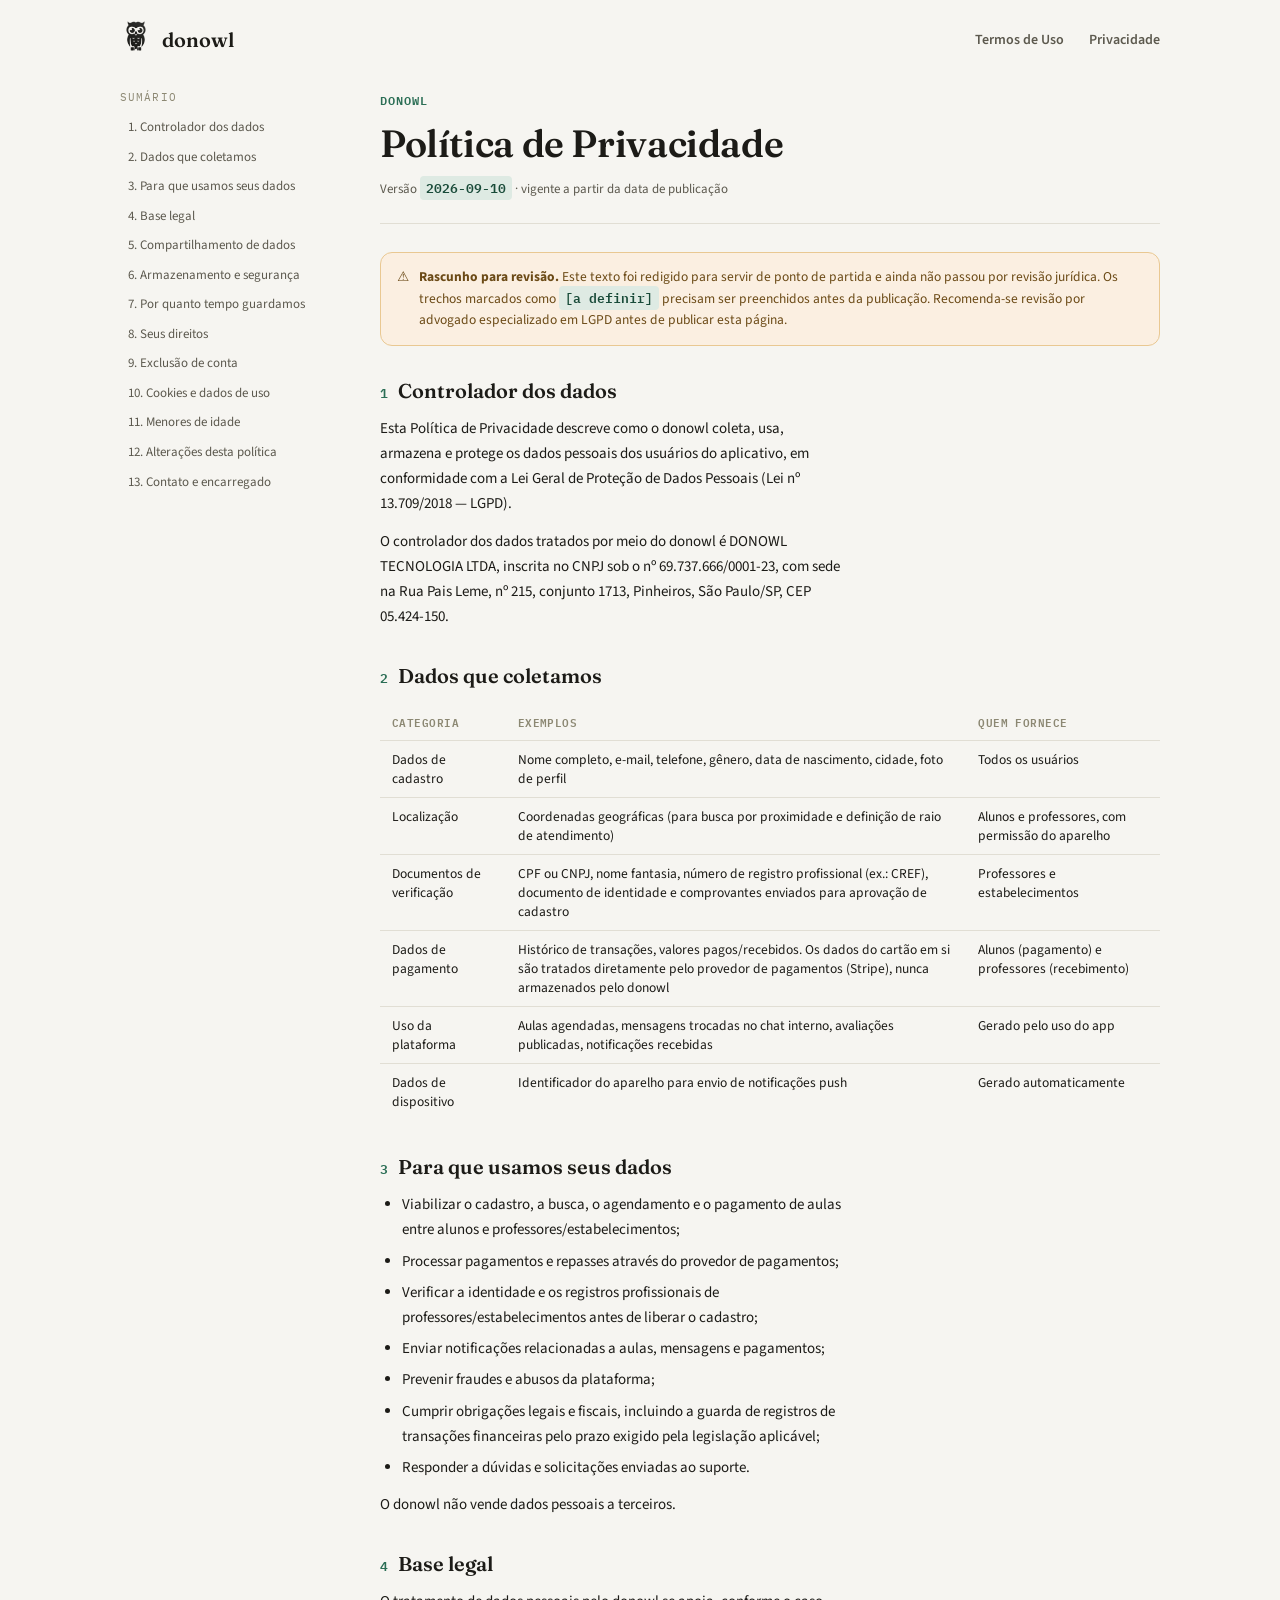
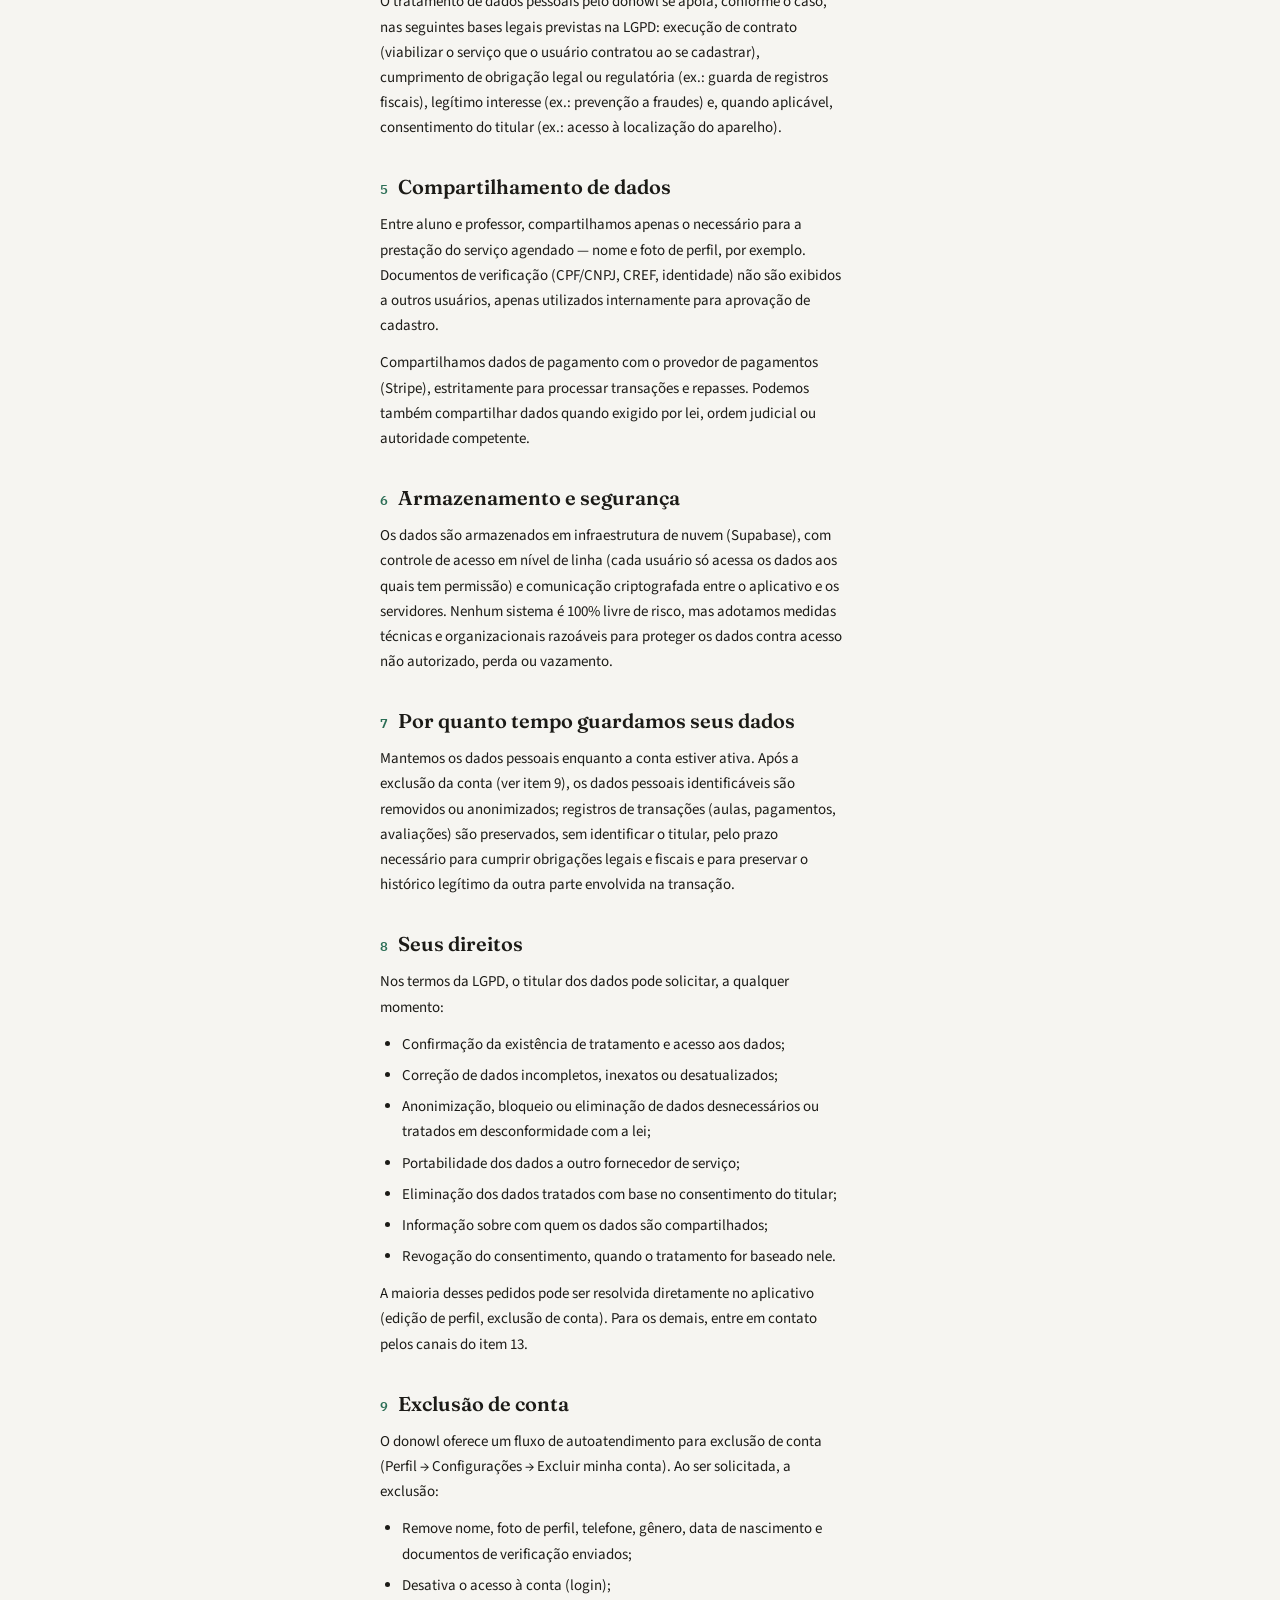
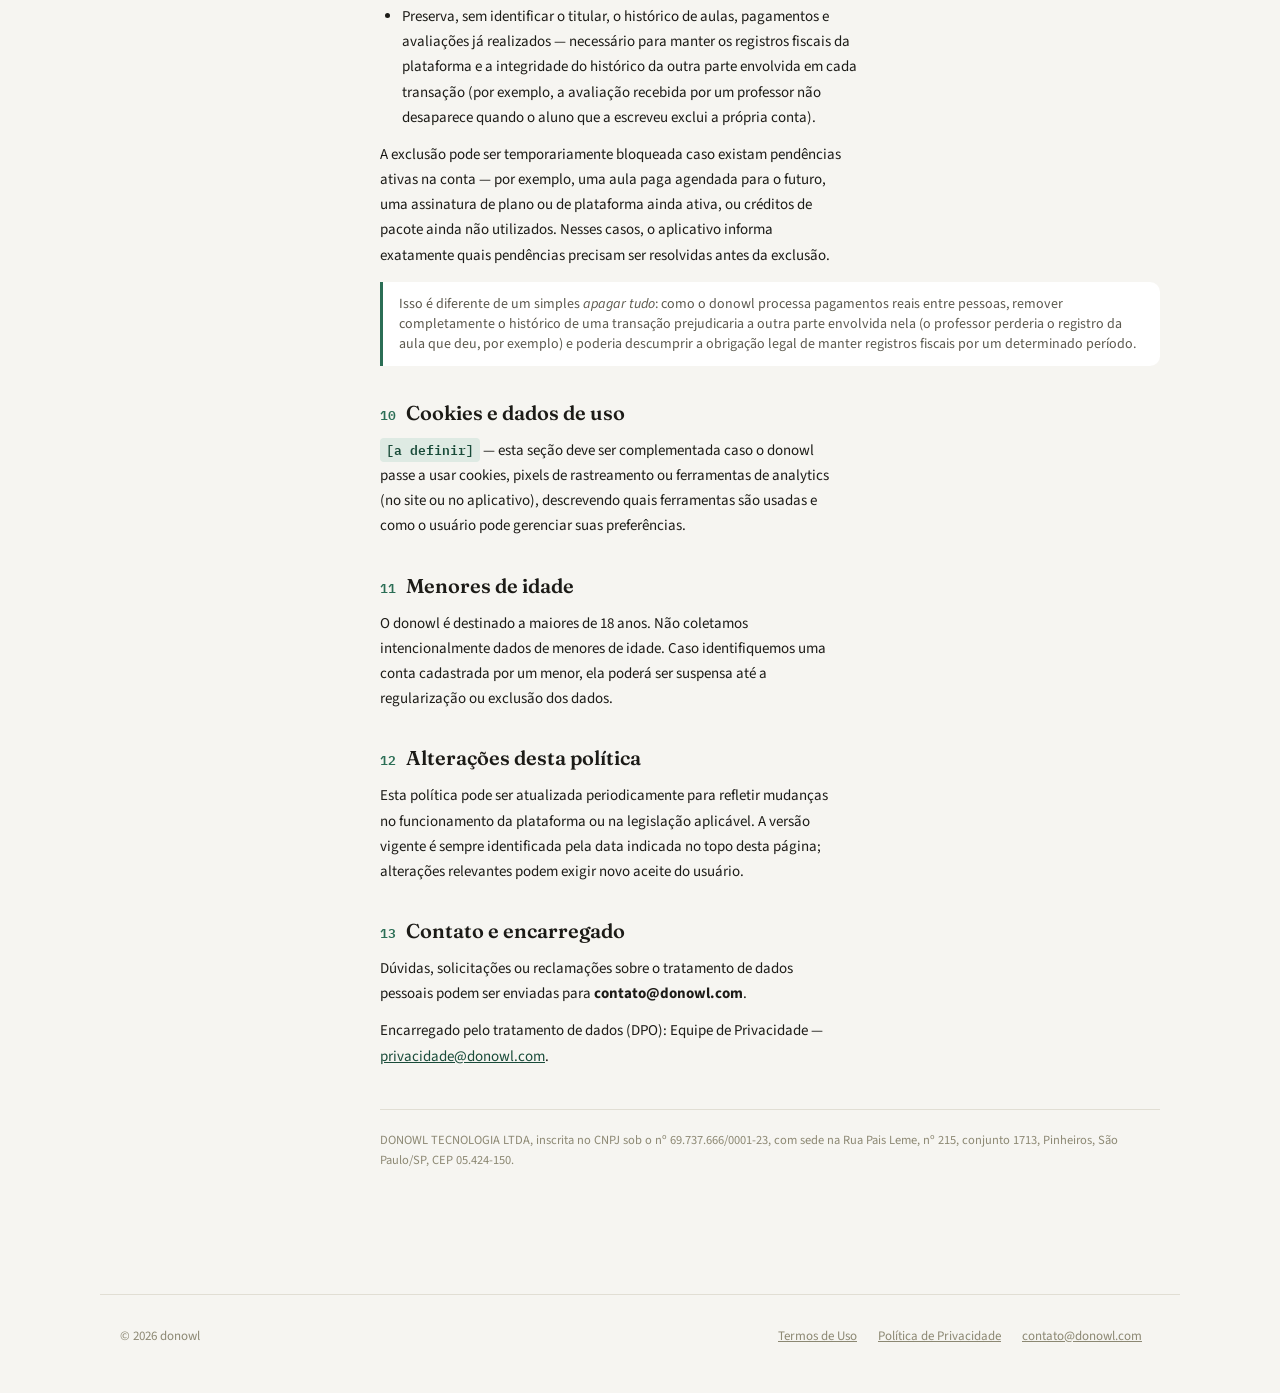
==== politica-de-privacidade.html @ 79432e4d "Icone da aba: versoes quadradas da coruja, sem esticar Co-Authored-By: Claude Sonnet 5.5 <noreply@an" ====
<!doctype html>
<html lang="pt-BR">
<head>
<meta charset="utf-8">
<meta name="viewport" content="width=device-width,initial-scale=1">
<title>Política de Privacidade — donowl</title>
<link rel="icon" type="image/png" href="assets/favicon.png" media="(prefers-color-scheme: light)">
<link rel="icon" type="image/png" href="assets/favicon_light.png" media="(prefers-color-scheme: dark)">
<link rel="preconnect" href="https://fonts.googleapis.com">
<link rel="preconnect" href="https://fonts.gstatic.com" crossorigin>
<link href="https://fonts.googleapis.com/css2?family=Fraunces:opsz,wght@9..144,500;9..144,600;9..144,700&family=Source+Sans+3:wght@400;500;600;700&family=IBM+Plex+Mono:wght@500;600&display=swap" rel="stylesheet">
<link rel="stylesheet" href="assets/site.css">
<style>
  .shell {
    max-width: 1080px;
    margin-inline: auto;
    display: grid;
    grid-template-columns: 220px minmax(0,1fr);
    gap: 40px;
    padding-inline: 20px;
    padding-block: 32px 64px;
  }
  @media (max-width: 860px) { .shell { grid-template-columns: 1fr; } }

  nav.toc {
    position: sticky;
    top: 20px;
    align-self: start;
    display: flex;
    flex-direction: column;
    gap: 2px;
    font-size: 13px;
  }
  @media (max-width: 860px) {
    nav.toc {
      position: static;
      border: 1px solid var(--border);
      border-radius: 12px;
      padding: 14px 16px;
      background: var(--surface);
      margin-bottom: 8px;
    }
  }
  nav.toc .toc-label {
    font-family: 'IBM Plex Mono', monospace;
    font-size: 11px;
    letter-spacing: .1em;
    text-transform: uppercase;
    color: var(--ink-faint);
    margin-bottom: 8px;
  }
  nav.toc a {
    color: var(--ink-muted);
    text-decoration: none;
    padding: 5px 8px;
    border-radius: 7px;
    line-height: 1.35;
  }
  nav.toc a:hover { color: var(--accent-strong); background: var(--accent-soft); }

  main { min-width: 0; }

  .doc-header {
    display: flex;
    flex-direction: column;
    gap: 10px;
    margin-bottom: 28px;
    padding-bottom: 24px;
    border-bottom: 1px solid var(--border);
  }
  .eyebrow {
    font-family: 'IBM Plex Mono', monospace;
    font-size: 12px;
    letter-spacing: .08em;
    text-transform: uppercase;
    color: var(--accent);
    font-weight: 600;
  }
  h1 {
    font-family: 'Fraunces', serif;
    font-weight: 600;
    font-size: clamp(28px, 4vw, 38px);
    margin: 0;
    text-wrap: balance;
    letter-spacing: -.01em;
  }
  .meta { font-size: 13px; color: var(--ink-muted); font-variant-numeric: tabular-nums; }

  .draft-banner {
    display: flex;
    gap: 10px;
    background: #FBEFE1;
    border: 1px solid #E9C892;
    color: #6B4A16;
    border-radius: 12px;
    padding: 14px 16px;
    font-size: 13.5px;
    line-height: 1.55;
    margin-bottom: 32px;
  }
  @media (prefers-color-scheme: dark) {
    :root:not([data-theme="light"]) .draft-banner {
      background: #332711; border-color: #5C4620; color: #E8C88A;
    }
  }
  .draft-banner b { font-weight: 700; }

  section { margin-bottom: 34px; }
  section h2 {
    font-family: 'Fraunces', serif;
    font-weight: 600;
    font-size: 20px;
    margin: 0 0 12px;
    display: flex;
    align-items: baseline;
    gap: 10px;
    scroll-margin-top: 20px;
  }
  section h2 .num { font-family: 'IBM Plex Mono', monospace; font-size: 13px; color: var(--accent); font-weight: 600; }
  section h3 { font-size: 15.5px; font-weight: 700; margin: 18px 0 6px; color: var(--ink); }
  p, li { max-width: 66ch; font-size: 15px; line-height: 1.68; color: var(--ink); }
  p { margin: 0 0 12px; }
  ul, ol { margin: 0 0 12px; padding-left: 22px; }
  li { margin-bottom: 6px; }
  strong { font-weight: 700; }
  .placeholder {
    background: var(--accent-soft);
    color: var(--accent-strong);
    border-radius: 4px;
    padding: 1px 6px;
    font-family: 'IBM Plex Mono', monospace;
    font-size: 13px;
    font-weight: 600;
  }
  a.inline { color: var(--accent-strong); }

  .table-wrap { overflow-x: auto; margin: 14px 0; }
  table { border-collapse: collapse; width: 100%; min-width: 560px; font-size: 13.5px; }
  th, td { text-align: left; padding: 9px 12px; border-bottom: 1px solid var(--border); vertical-align: top; }
  th {
    font-family: 'IBM Plex Mono', monospace;
    font-size: 11px;
    letter-spacing: .04em;
    text-transform: uppercase;
    color: var(--ink-faint);
    font-weight: 600;
  }
  tr:last-child td { border-bottom: none; }

  .callout {
    border-left: 3px solid var(--accent);
    background: var(--surface);
    border-radius: 0 10px 10px 0;
    padding: 12px 16px;
    font-size: 14px;
    color: var(--ink-muted);
    margin: 14px 0;
  }

  footer.doc-footer {
    margin-top: 40px;
    padding-top: 20px;
    border-top: 1px solid var(--border);
    font-size: 12.5px;
    color: var(--ink-faint);
    line-height: 1.6;
  }
</style>
</head>
<body>

<header class="site-header">
  <a class="brand" href="/">
    <picture>
      <source srcset="assets/donowl_logo_light.png" media="(prefers-color-scheme: dark)">
      <img src="assets/donowl_logo.png" alt="donowl">
    </picture>
    <span>donowl</span>
  </a>
  <nav class="site-nav">
    <a href="termos-de-uso.html">Termos de Uso</a>
    <a href="politica-de-privacidade.html">Privacidade</a>
  </nav>
</header>

<div class="shell">
  <nav class="toc">
    <div class="toc-label">Sumário</div>
    <a href="#controlador">1. Controlador dos dados</a>
    <a href="#dados">2. Dados que coletamos</a>
    <a href="#finalidade">3. Para que usamos seus dados</a>
    <a href="#base-legal">4. Base legal</a>
    <a href="#compartilhamento">5. Compartilhamento de dados</a>
    <a href="#armazenamento">6. Armazenamento e segurança</a>
    <a href="#retencao">7. Por quanto tempo guardamos</a>
    <a href="#direitos">8. Seus direitos</a>
    <a href="#exclusao">9. Exclusão de conta</a>
    <a href="#cookies">10. Cookies e dados de uso</a>
    <a href="#menores">11. Menores de idade</a>
    <a href="#alteracoes">12. Alterações desta política</a>
    <a href="#contato">13. Contato e encarregado</a>
  </nav>

  <main>
    <div class="doc-header">
      <div class="eyebrow">donowl</div>
      <h1>Política de Privacidade</h1>
      <div class="meta">Versão <span class="placeholder">2026-09-10</span> · vigente a partir da data de publicação</div>
    </div>

    <div class="draft-banner">
      <span>⚠</span>
      <span><b>Rascunho para revisão.</b> Este texto foi redigido para servir de ponto de partida e ainda não passou por revisão jurídica. Os trechos marcados como <span class="placeholder">[a definir]</span> precisam ser preenchidos antes da publicação. Recomenda-se revisão por advogado especializado em LGPD antes de publicar esta página.</span>
    </div>

    <section id="controlador">
      <h2><span class="num">1</span> Controlador dos dados</h2>
      <p>Esta Política de Privacidade descreve como o donowl coleta, usa, armazena e protege os dados pessoais dos usuários do aplicativo, em conformidade com a Lei Geral de Proteção de Dados Pessoais (Lei nº 13.709/2018 — LGPD).</p>
      <p>O controlador dos dados tratados por meio do donowl é DONOWL TECNOLOGIA LTDA, inscrita no CNPJ sob o nº 69.737.666/0001-23, com sede na Rua Pais Leme, nº 215, conjunto 1713, Pinheiros, São Paulo/SP, CEP 05.424-150.</p>
    </section>

    <section id="dados">
      <h2><span class="num">2</span> Dados que coletamos</h2>
      <div class="table-wrap">
        <table>
          <thead>
            <tr><th>Categoria</th><th>Exemplos</th><th>Quem fornece</th></tr>
          </thead>
          <tbody>
            <tr>
              <td>Dados de cadastro</td>
              <td>Nome completo, e-mail, telefone, gênero, data de nascimento, cidade, foto de perfil</td>
              <td>Todos os usuários</td>
            </tr>
            <tr>
              <td>Localização</td>
              <td>Coordenadas geográficas (para busca por proximidade e definição de raio de atendimento)</td>
              <td>Alunos e professores, com permissão do aparelho</td>
            </tr>
            <tr>
              <td>Documentos de verificação</td>
              <td>CPF ou CNPJ, nome fantasia, número de registro profissional (ex.: CREF), documento de identidade e comprovantes enviados para aprovação de cadastro</td>
              <td>Professores e estabelecimentos</td>
            </tr>
            <tr>
              <td>Dados de pagamento</td>
              <td>Histórico de transações, valores pagos/recebidos. Os dados do cartão em si são tratados diretamente pelo provedor de pagamentos (Stripe), nunca armazenados pelo donowl</td>
              <td>Alunos (pagamento) e professores (recebimento)</td>
            </tr>
            <tr>
              <td>Uso da plataforma</td>
              <td>Aulas agendadas, mensagens trocadas no chat interno, avaliações publicadas, notificações recebidas</td>
              <td>Gerado pelo uso do app</td>
            </tr>
            <tr>
              <td>Dados de dispositivo</td>
              <td>Identificador do aparelho para envio de notificações push</td>
              <td>Gerado automaticamente</td>
            </tr>
          </tbody>
        </table>
      </div>
    </section>

    <section id="finalidade">
      <h2><span class="num">3</span> Para que usamos seus dados</h2>
      <ul>
        <li>Viabilizar o cadastro, a busca, o agendamento e o pagamento de aulas entre alunos e professores/estabelecimentos;</li>
        <li>Processar pagamentos e repasses através do provedor de pagamentos;</li>
        <li>Verificar a identidade e os registros profissionais de professores/estabelecimentos antes de liberar o cadastro;</li>
        <li>Enviar notificações relacionadas a aulas, mensagens e pagamentos;</li>
        <li>Prevenir fraudes e abusos da plataforma;</li>
        <li>Cumprir obrigações legais e fiscais, incluindo a guarda de registros de transações financeiras pelo prazo exigido pela legislação aplicável;</li>
        <li>Responder a dúvidas e solicitações enviadas ao suporte.</li>
      </ul>
      <p>O donowl não vende dados pessoais a terceiros.</p>
    </section>

    <section id="base-legal">
      <h2><span class="num">4</span> Base legal</h2>
      <p>O tratamento de dados pessoais pelo donowl se apoia, conforme o caso, nas seguintes bases legais previstas na LGPD: execução de contrato (viabilizar o serviço que o usuário contratou ao se cadastrar), cumprimento de obrigação legal ou regulatória (ex.: guarda de registros fiscais), legítimo interesse (ex.: prevenção a fraudes) e, quando aplicável, consentimento do titular (ex.: acesso à localização do aparelho).</p>
    </section>

    <section id="compartilhamento">
      <h2><span class="num">5</span> Compartilhamento de dados</h2>
      <p>Entre aluno e professor, compartilhamos apenas o necessário para a prestação do serviço agendado — nome e foto de perfil, por exemplo. Documentos de verificação (CPF/CNPJ, CREF, identidade) não são exibidos a outros usuários, apenas utilizados internamente para aprovação de cadastro.</p>
      <p>Compartilhamos dados de pagamento com o provedor de pagamentos (Stripe), estritamente para processar transações e repasses. Podemos também compartilhar dados quando exigido por lei, ordem judicial ou autoridade competente.</p>
    </section>

    <section id="armazenamento">
      <h2><span class="num">6</span> Armazenamento e segurança</h2>
      <p>Os dados são armazenados em infraestrutura de nuvem (Supabase), com controle de acesso em nível de linha (cada usuário só acessa os dados aos quais tem permissão) e comunicação criptografada entre o aplicativo e os servidores. Nenhum sistema é 100% livre de risco, mas adotamos medidas técnicas e organizacionais razoáveis para proteger os dados contra acesso não autorizado, perda ou vazamento.</p>
    </section>

    <section id="retencao">
      <h2><span class="num">7</span> Por quanto tempo guardamos seus dados</h2>
      <p>Mantemos os dados pessoais enquanto a conta estiver ativa. Após a exclusão da conta (ver item 9), os dados pessoais identificáveis são removidos ou anonimizados; registros de transações (aulas, pagamentos, avaliações) são preservados, sem identificar o titular, pelo prazo necessário para cumprir obrigações legais e fiscais e para preservar o histórico legítimo da outra parte envolvida na transação.</p>
    </section>

    <section id="direitos">
      <h2><span class="num">8</span> Seus direitos</h2>
      <p>Nos termos da LGPD, o titular dos dados pode solicitar, a qualquer momento:</p>
      <ul>
        <li>Confirmação da existência de tratamento e acesso aos dados;</li>
        <li>Correção de dados incompletos, inexatos ou desatualizados;</li>
        <li>Anonimização, bloqueio ou eliminação de dados desnecessários ou tratados em desconformidade com a lei;</li>
        <li>Portabilidade dos dados a outro fornecedor de serviço;</li>
        <li>Eliminação dos dados tratados com base no consentimento do titular;</li>
        <li>Informação sobre com quem os dados são compartilhados;</li>
        <li>Revogação do consentimento, quando o tratamento for baseado nele.</li>
      </ul>
      <p>A maioria desses pedidos pode ser resolvida diretamente no aplicativo (edição de perfil, exclusão de conta). Para os demais, entre em contato pelos canais do item 13.</p>
    </section>

    <section id="exclusao">
      <h2><span class="num">9</span> Exclusão de conta</h2>
      <p>O donowl oferece um fluxo de autoatendimento para exclusão de conta (Perfil → Configurações → Excluir minha conta). Ao ser solicitada, a exclusão:</p>
      <ul>
        <li>Remove nome, foto de perfil, telefone, gênero, data de nascimento e documentos de verificação enviados;</li>
        <li>Desativa o acesso à conta (login);</li>
        <li>Preserva, sem identificar o titular, o histórico de aulas, pagamentos e avaliações já realizados — necessário para manter os registros fiscais da plataforma e a integridade do histórico da outra parte envolvida em cada transação (por exemplo, a avaliação recebida por um professor não desaparece quando o aluno que a escreveu exclui a própria conta).</li>
      </ul>
      <p>A exclusão pode ser temporariamente bloqueada caso existam pendências ativas na conta — por exemplo, uma aula paga agendada para o futuro, uma assinatura de plano ou de plataforma ainda ativa, ou créditos de pacote ainda não utilizados. Nesses casos, o aplicativo informa exatamente quais pendências precisam ser resolvidas antes da exclusão.</p>
      <div class="callout">Isso é diferente de um simples <em>apagar tudo</em>: como o donowl processa pagamentos reais entre pessoas, remover completamente o histórico de uma transação prejudicaria a outra parte envolvida nela (o professor perderia o registro da aula que deu, por exemplo) e poderia descumprir a obrigação legal de manter registros fiscais por um determinado período.</div>
    </section>

    <section id="cookies">
      <h2><span class="num">10</span> Cookies e dados de uso</h2>
      <p><span class="placeholder">[a definir]</span> — esta seção deve ser complementada caso o donowl passe a usar cookies, pixels de rastreamento ou ferramentas de analytics (no site ou no aplicativo), descrevendo quais ferramentas são usadas e como o usuário pode gerenciar suas preferências.</p>
    </section>

    <section id="menores">
      <h2><span class="num">11</span> Menores de idade</h2>
      <p>O donowl é destinado a maiores de 18 anos. Não coletamos intencionalmente dados de menores de idade. Caso identifiquemos uma conta cadastrada por um menor, ela poderá ser suspensa até a regularização ou exclusão dos dados.</p>
    </section>

    <section id="alteracoes">
      <h2><span class="num">12</span> Alterações desta política</h2>
      <p>Esta política pode ser atualizada periodicamente para refletir mudanças no funcionamento da plataforma ou na legislação aplicável. A versão vigente é sempre identificada pela data indicada no topo desta página; alterações relevantes podem exigir novo aceite do usuário.</p>
    </section>

    <section id="contato">
      <h2><span class="num">13</span> Contato e encarregado</h2>
      <p>Dúvidas, solicitações ou reclamações sobre o tratamento de dados pessoais podem ser enviadas para <strong>contato@donowl.com</strong>.</p>
      <p>Encarregado pelo tratamento de dados (DPO): Equipe de Privacidade — <a href="mailto:privacidade@donowl.com">privacidade@donowl.com</a>.</p>
    </section>

    <footer class="doc-footer">
      DONOWL TECNOLOGIA LTDA, inscrita no CNPJ sob o nº 69.737.666/0001-23, com sede na Rua Pais Leme, nº 215, conjunto 1713, Pinheiros, São Paulo/SP, CEP 05.424-150.
    </footer>
  </main>
</div>

<footer class="site-footer">
  <span>© 2026 donowl</span>
  <nav>
    <a href="termos-de-uso.html">Termos de Uso</a>
    <a href="politica-de-privacidade.html">Política de Privacidade</a>
    <a href="mailto:contato@donowl.com">contato@donowl.com</a>
  </nav>
</footer>

</body>
</html>
---- assets/site.css ----
:root {
  --bg: #F6F5F1;
  --surface: #FFFFFF;
  --border: #E1DED4;
  --ink: #1C1B17;
  --ink-muted: #5C594E;
  --ink-faint: #8C8873;
  --accent: #2B6E55;
  --accent-strong: #194B39;
  --accent-soft: #DEEAE3;
  color-scheme: light;
}
@media (prefers-color-scheme: dark) {
  :root:not([data-theme="light"]) {
    --bg: #15140F;
    --surface: #1C1B16;
    --border: #312F26;
    --ink: #EDEAE0;
    --ink-muted: #B2AD9B;
    --ink-faint: #79765E;
    --accent: #5FBE99;
    --accent-strong: #8AD3B5;
    --accent-soft: #22322A;
    color-scheme: dark;
  }
}

* { box-sizing: border-box; }

body {
  margin: 0;
  background: var(--bg);
  color: var(--ink);
  font-family: 'Source Sans 3', system-ui, sans-serif;
}

a { color: var(--accent-strong); }

header.site-header {
  display: flex;
  align-items: center;
  justify-content: space-between;
  max-width: 1080px;
  margin: 0 auto;
  padding: 20px 20px 0;
}

.brand {
  display: flex;
  align-items: center;
  gap: 10px;
  text-decoration: none;
  color: var(--ink);
}
.brand img { height: 32px; width: 32px; object-fit: contain; }
.brand span {
  font-family: 'Fraunces', serif;
  font-weight: 600;
  font-size: 20px;
}

nav.site-nav a {
  color: var(--ink-muted);
  text-decoration: none;
  font-size: 14px;
  font-weight: 600;
  margin-left: 22px;
}
nav.site-nav a:hover { color: var(--accent-strong); }

footer.site-footer {
  max-width: 1080px;
  margin: 0 auto;
  padding: 32px 20px 48px;
  border-top: 1px solid var(--border);
  margin-top: 60px;
  display: flex;
  flex-wrap: wrap;
  gap: 16px;
  align-items: center;
  justify-content: space-between;
  font-size: 13px;
  color: var(--ink-faint);
}
footer.site-footer a { color: var(--ink-faint); }
footer.site-footer nav a { margin-right: 18px; }
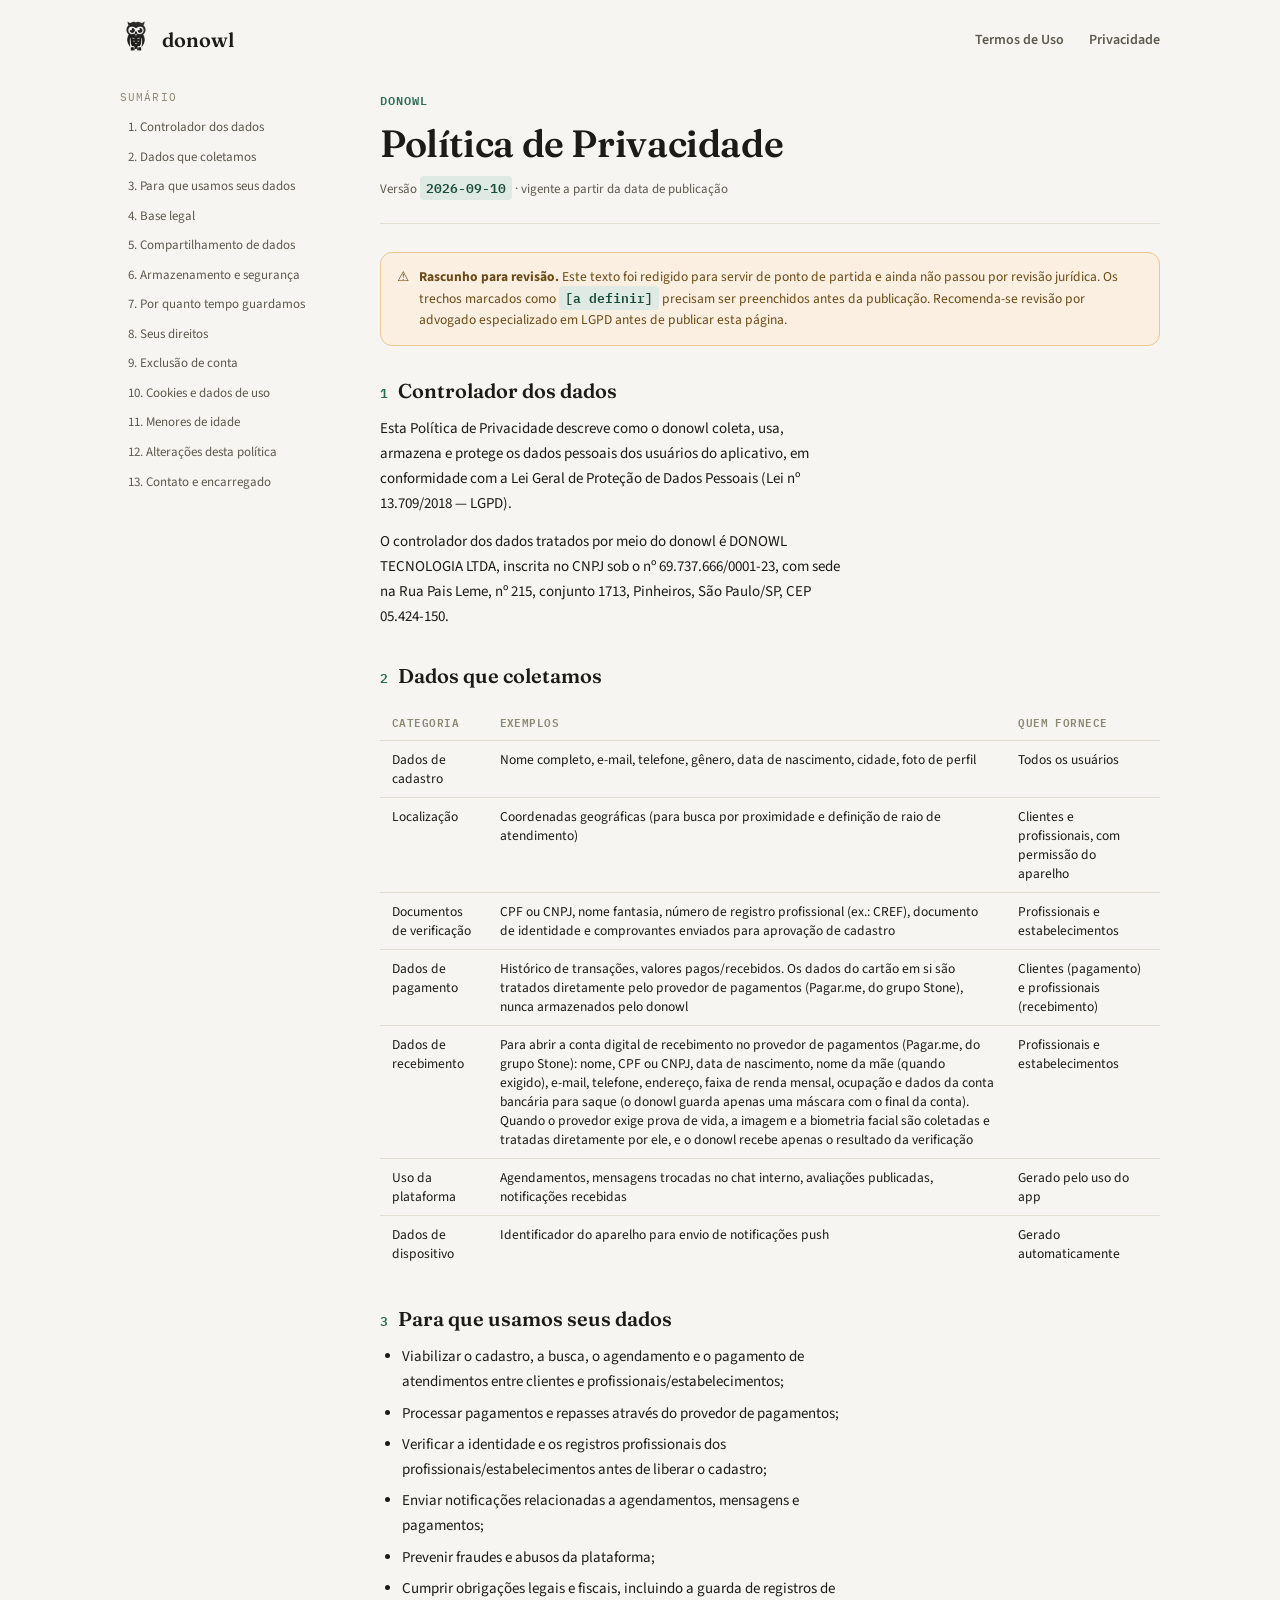
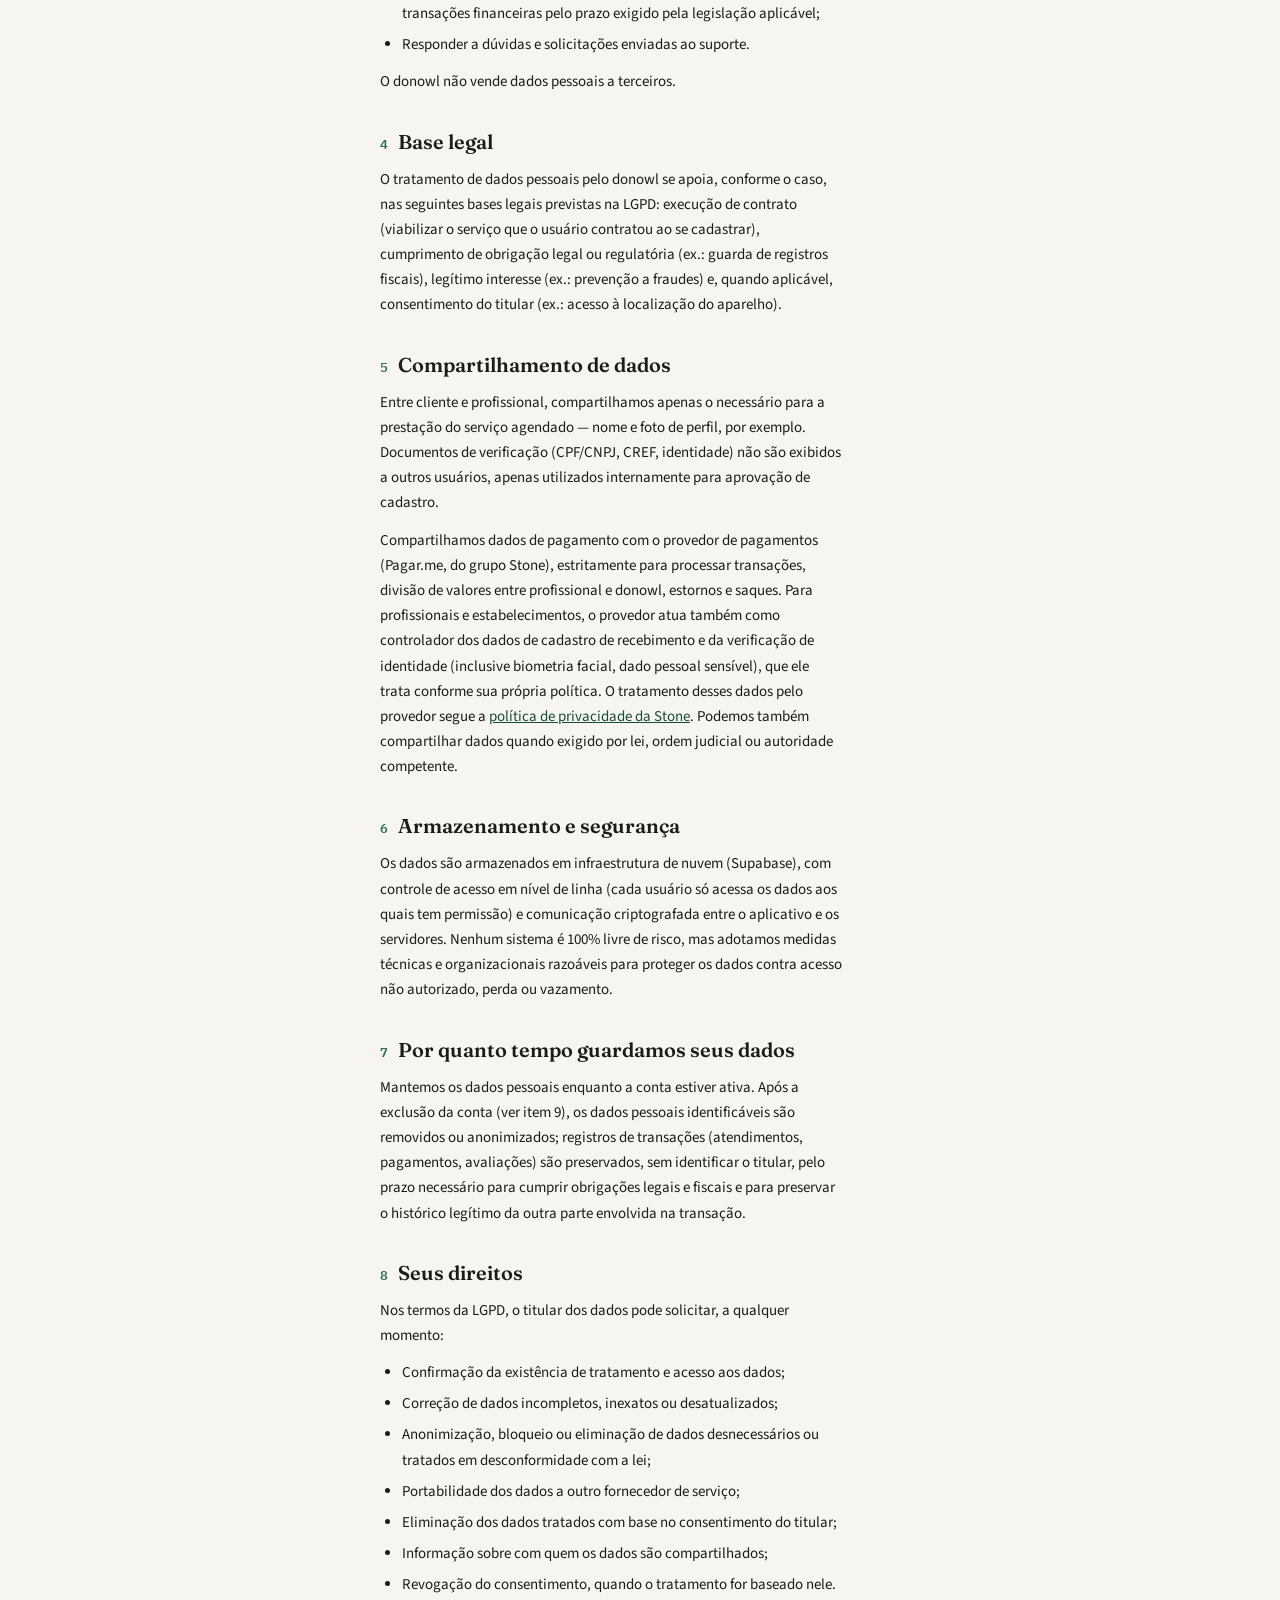
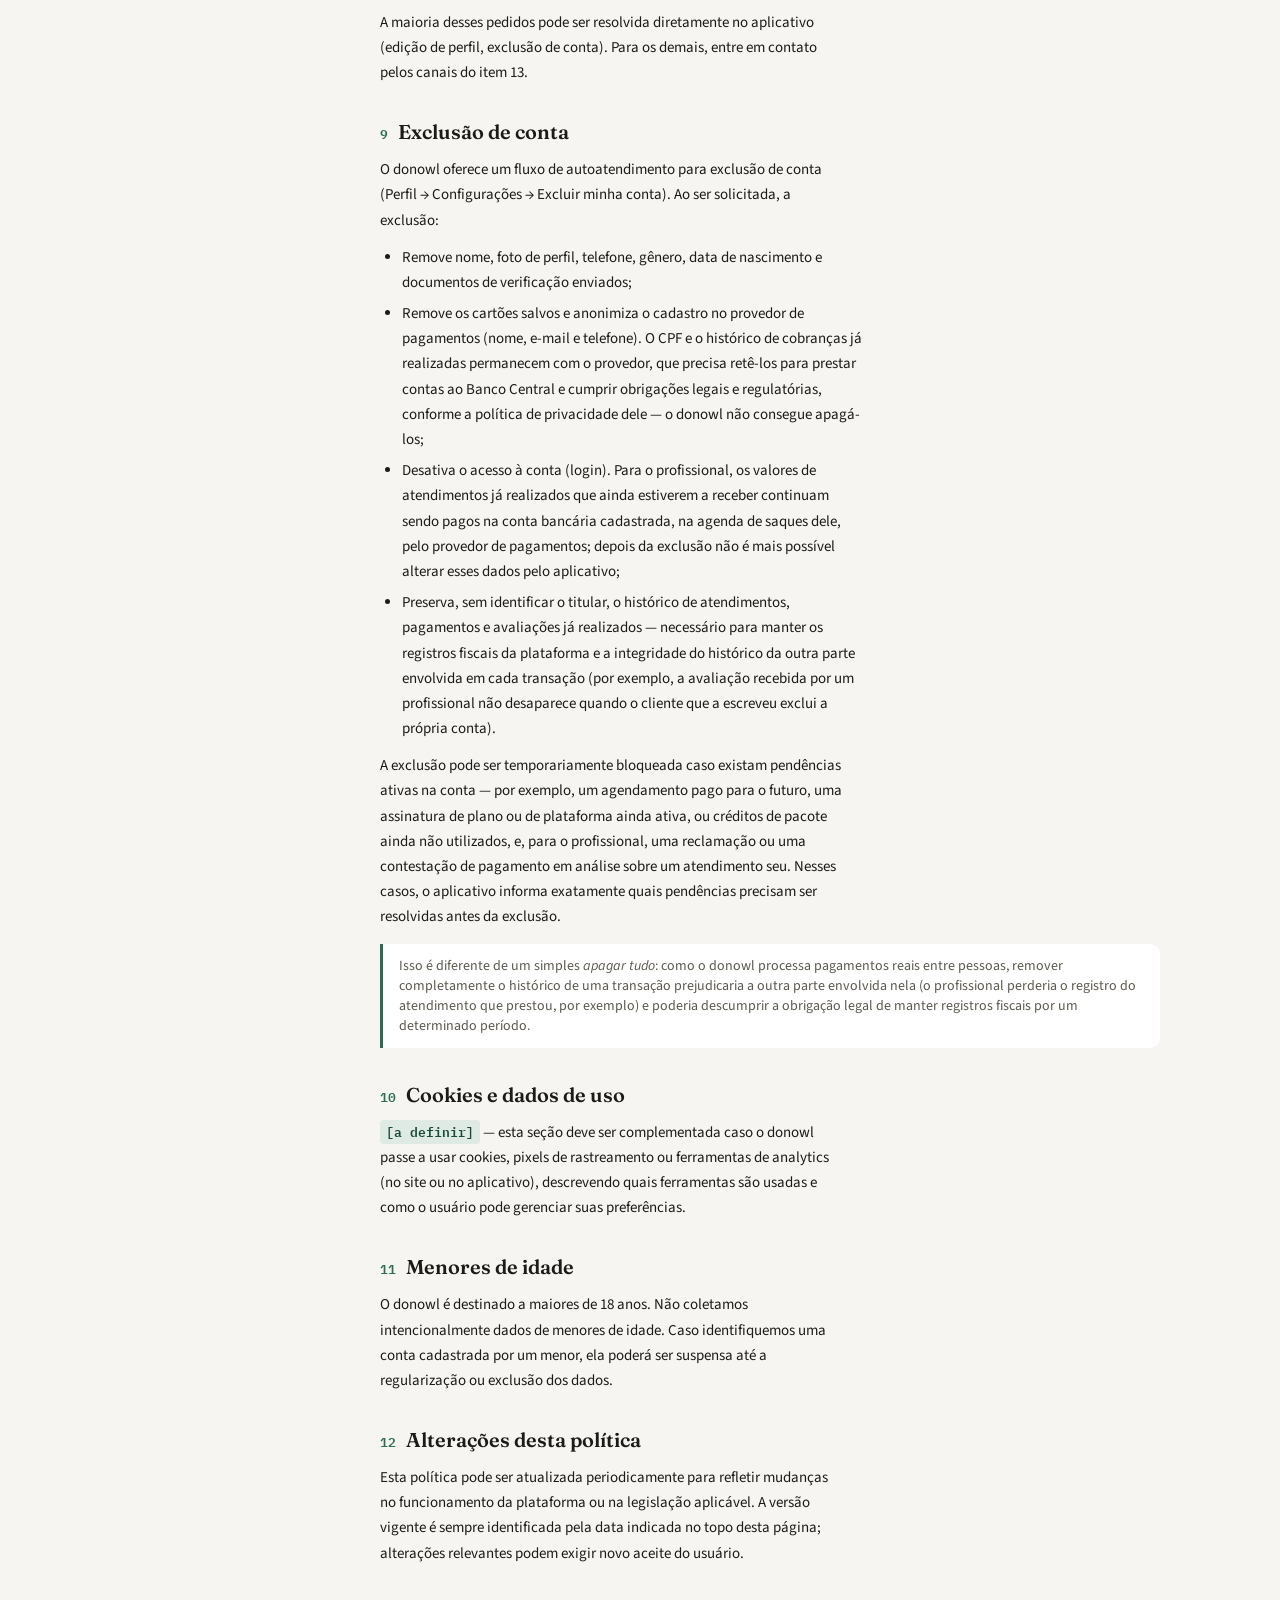
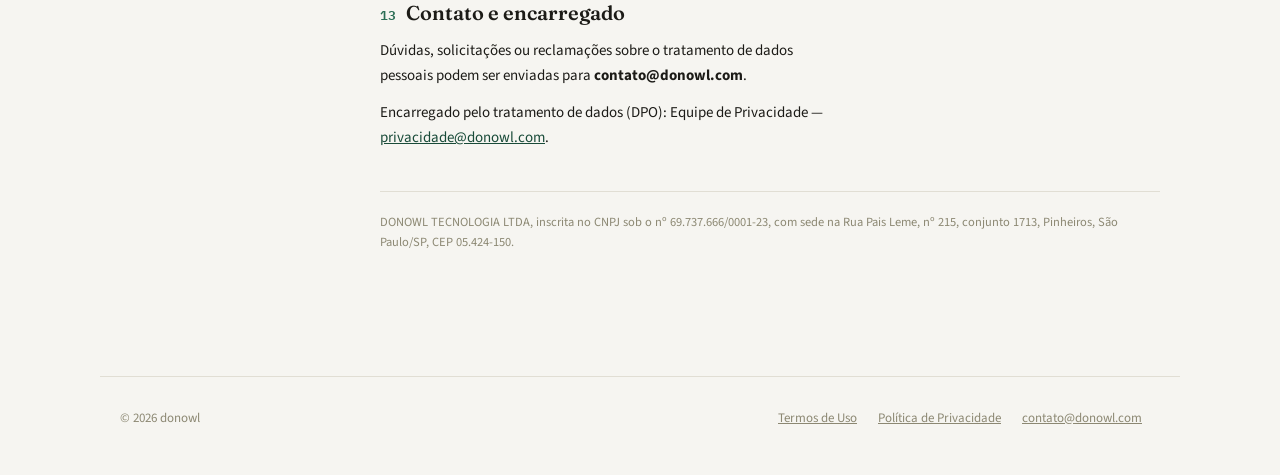
==== commit 2f82904c: "Termos de Uso e Política de Privacidade: modelo do Pagar.me e nova redação - Cliente e profissional " ====
--- a/politica-de-privacidade.html
+++ b/politica-de-privacidade.html
@@ -4,8 +4,8 @@
 <meta charset="utf-8">
 <meta name="viewport" content="width=device-width,initial-scale=1">
 <title>Política de Privacidade — donowl</title>
-<link rel="icon" type="image/png" href="assets/favicon.png" media="(prefers-color-scheme: light)">
-<link rel="icon" type="image/png" href="assets/favicon_light.png" media="(prefers-color-scheme: dark)">
+<link rel="icon" type="image/png" href="assets/favicon.png">
+<link rel="apple-touch-icon" href="assets/apple-touch-icon.png">
 <link rel="preconnect" href="https://fonts.googleapis.com">
 <link rel="preconnect" href="https://fonts.gstatic.com" crossorigin>
 <link href="https://fonts.googleapis.com/css2?family=Fraunces:opsz,wght@9..144,500;9..144,600;9..144,700&family=Source+Sans+3:wght@400;500;600;700&family=IBM+Plex+Mono:wght@500;600&display=swap" rel="stylesheet">
@@ -235,21 +235,26 @@
             <tr>
               <td>Localização</td>
               <td>Coordenadas geográficas (para busca por proximidade e definição de raio de atendimento)</td>
-              <td>Alunos e professores, com permissão do aparelho</td>
+              <td>Clientes e profissionais, com permissão do aparelho</td>
             </tr>
             <tr>
               <td>Documentos de verificação</td>
               <td>CPF ou CNPJ, nome fantasia, número de registro profissional (ex.: CREF), documento de identidade e comprovantes enviados para aprovação de cadastro</td>
-              <td>Professores e estabelecimentos</td>
+              <td>Profissionais e estabelecimentos</td>
             </tr>
             <tr>
               <td>Dados de pagamento</td>
-              <td>Histórico de transações, valores pagos/recebidos. Os dados do cartão em si são tratados diretamente pelo provedor de pagamentos (Stripe), nunca armazenados pelo donowl</td>
-              <td>Alunos (pagamento) e professores (recebimento)</td>
+              <td>Histórico de transações, valores pagos/recebidos. Os dados do cartão em si são tratados diretamente pelo provedor de pagamentos (Pagar.me, do grupo Stone), nunca armazenados pelo donowl</td>
+              <td>Clientes (pagamento) e profissionais (recebimento)</td>
+            </tr>
+            <tr>
+              <td>Dados de recebimento</td>
+              <td>Para abrir a conta digital de recebimento no provedor de pagamentos (Pagar.me, do grupo Stone): nome, CPF ou CNPJ, data de nascimento, nome da mãe (quando exigido), e-mail, telefone, endereço, faixa de renda mensal, ocupação e dados da conta bancária para saque (o donowl guarda apenas uma máscara com o final da conta). Quando o provedor exige prova de vida, a imagem e a biometria facial são coletadas e tratadas diretamente por ele, e o donowl recebe apenas o resultado da verificação</td>
+              <td>Profissionais e estabelecimentos</td>
             </tr>
             <tr>
               <td>Uso da plataforma</td>
-              <td>Aulas agendadas, mensagens trocadas no chat interno, avaliações publicadas, notificações recebidas</td>
+              <td>Agendamentos, mensagens trocadas no chat interno, avaliações publicadas, notificações recebidas</td>
               <td>Gerado pelo uso do app</td>
             </tr>
             <tr>
@@ -265,10 +270,10 @@
     <section id="finalidade">
       <h2><span class="num">3</span> Para que usamos seus dados</h2>
       <ul>
-        <li>Viabilizar o cadastro, a busca, o agendamento e o pagamento de aulas entre alunos e professores/estabelecimentos;</li>
+        <li>Viabilizar o cadastro, a busca, o agendamento e o pagamento de atendimentos entre clientes e profissionais/estabelecimentos;</li>
         <li>Processar pagamentos e repasses através do provedor de pagamentos;</li>
-        <li>Verificar a identidade e os registros profissionais de professores/estabelecimentos antes de liberar o cadastro;</li>
-        <li>Enviar notificações relacionadas a aulas, mensagens e pagamentos;</li>
+        <li>Verificar a identidade e os registros profissionais dos profissionais/estabelecimentos antes de liberar o cadastro;</li>
+        <li>Enviar notificações relacionadas a agendamentos, mensagens e pagamentos;</li>
         <li>Prevenir fraudes e abusos da plataforma;</li>
         <li>Cumprir obrigações legais e fiscais, incluindo a guarda de registros de transações financeiras pelo prazo exigido pela legislação aplicável;</li>
         <li>Responder a dúvidas e solicitações enviadas ao suporte.</li>
@@ -283,8 +288,8 @@
 
     <section id="compartilhamento">
       <h2><span class="num">5</span> Compartilhamento de dados</h2>
-      <p>Entre aluno e professor, compartilhamos apenas o necessário para a prestação do serviço agendado — nome e foto de perfil, por exemplo. Documentos de verificação (CPF/CNPJ, CREF, identidade) não são exibidos a outros usuários, apenas utilizados internamente para aprovação de cadastro.</p>
-      <p>Compartilhamos dados de pagamento com o provedor de pagamentos (Stripe), estritamente para processar transações e repasses. Podemos também compartilhar dados quando exigido por lei, ordem judicial ou autoridade competente.</p>
+      <p>Entre cliente e profissional, compartilhamos apenas o necessário para a prestação do serviço agendado — nome e foto de perfil, por exemplo. Documentos de verificação (CPF/CNPJ, CREF, identidade) não são exibidos a outros usuários, apenas utilizados internamente para aprovação de cadastro.</p>
+      <p>Compartilhamos dados de pagamento com o provedor de pagamentos (Pagar.me, do grupo Stone), estritamente para processar transações, divisão de valores entre profissional e donowl, estornos e saques. Para profissionais e estabelecimentos, o provedor atua também como controlador dos dados de cadastro de recebimento e da verificação de identidade (inclusive biometria facial, dado pessoal sensível), que ele trata conforme sua própria política. O tratamento desses dados pelo provedor segue a <a href="https://jornada.stone.com.br/politica-de-privacidade">política de privacidade da Stone</a>. Podemos também compartilhar dados quando exigido por lei, ordem judicial ou autoridade competente.</p>
     </section>
 
     <section id="armazenamento">
@@ -294,7 +299,7 @@
 
     <section id="retencao">
       <h2><span class="num">7</span> Por quanto tempo guardamos seus dados</h2>
-      <p>Mantemos os dados pessoais enquanto a conta estiver ativa. Após a exclusão da conta (ver item 9), os dados pessoais identificáveis são removidos ou anonimizados; registros de transações (aulas, pagamentos, avaliações) são preservados, sem identificar o titular, pelo prazo necessário para cumprir obrigações legais e fiscais e para preservar o histórico legítimo da outra parte envolvida na transação.</p>
+      <p>Mantemos os dados pessoais enquanto a conta estiver ativa. Após a exclusão da conta (ver item 9), os dados pessoais identificáveis são removidos ou anonimizados; registros de transações (atendimentos, pagamentos, avaliações) são preservados, sem identificar o titular, pelo prazo necessário para cumprir obrigações legais e fiscais e para preservar o histórico legítimo da outra parte envolvida na transação.</p>
     </section>
 
     <section id="direitos">
@@ -317,11 +322,12 @@
       <p>O donowl oferece um fluxo de autoatendimento para exclusão de conta (Perfil → Configurações → Excluir minha conta). Ao ser solicitada, a exclusão:</p>
       <ul>
         <li>Remove nome, foto de perfil, telefone, gênero, data de nascimento e documentos de verificação enviados;</li>
-        <li>Desativa o acesso à conta (login);</li>
-        <li>Preserva, sem identificar o titular, o histórico de aulas, pagamentos e avaliações já realizados — necessário para manter os registros fiscais da plataforma e a integridade do histórico da outra parte envolvida em cada transação (por exemplo, a avaliação recebida por um professor não desaparece quando o aluno que a escreveu exclui a própria conta).</li>
+        <li>Remove os cartões salvos e anonimiza o cadastro no provedor de pagamentos (nome, e-mail e telefone). O CPF e o histórico de cobranças já realizadas permanecem com o provedor, que precisa retê-los para prestar contas ao Banco Central e cumprir obrigações legais e regulatórias, conforme a política de privacidade dele — o donowl não consegue apagá-los;</li>
+        <li>Desativa o acesso à conta (login). Para o profissional, os valores de atendimentos já realizados que ainda estiverem a receber continuam sendo pagos na conta bancária cadastrada, na agenda de saques dele, pelo provedor de pagamentos; depois da exclusão não é mais possível alterar esses dados pelo aplicativo;</li>
+        <li>Preserva, sem identificar o titular, o histórico de atendimentos, pagamentos e avaliações já realizados — necessário para manter os registros fiscais da plataforma e a integridade do histórico da outra parte envolvida em cada transação (por exemplo, a avaliação recebida por um profissional não desaparece quando o cliente que a escreveu exclui a própria conta).</li>
       </ul>
-      <p>A exclusão pode ser temporariamente bloqueada caso existam pendências ativas na conta — por exemplo, uma aula paga agendada para o futuro, uma assinatura de plano ou de plataforma ainda ativa, ou créditos de pacote ainda não utilizados. Nesses casos, o aplicativo informa exatamente quais pendências precisam ser resolvidas antes da exclusão.</p>
-      <div class="callout">Isso é diferente de um simples <em>apagar tudo</em>: como o donowl processa pagamentos reais entre pessoas, remover completamente o histórico de uma transação prejudicaria a outra parte envolvida nela (o professor perderia o registro da aula que deu, por exemplo) e poderia descumprir a obrigação legal de manter registros fiscais por um determinado período.</div>
+      <p>A exclusão pode ser temporariamente bloqueada caso existam pendências ativas na conta — por exemplo, um agendamento pago para o futuro, uma assinatura de plano ou de plataforma ainda ativa, ou créditos de pacote ainda não utilizados, e, para o profissional, uma reclamação ou uma contestação de pagamento em análise sobre um atendimento seu. Nesses casos, o aplicativo informa exatamente quais pendências precisam ser resolvidas antes da exclusão.</p>
+      <div class="callout">Isso é diferente de um simples <em>apagar tudo</em>: como o donowl processa pagamentos reais entre pessoas, remover completamente o histórico de uma transação prejudicaria a outra parte envolvida nela (o profissional perderia o registro do atendimento que prestou, por exemplo) e poderia descumprir a obrigação legal de manter registros fiscais por um determinado período.</div>
     </section>
 
     <section id="cookies">
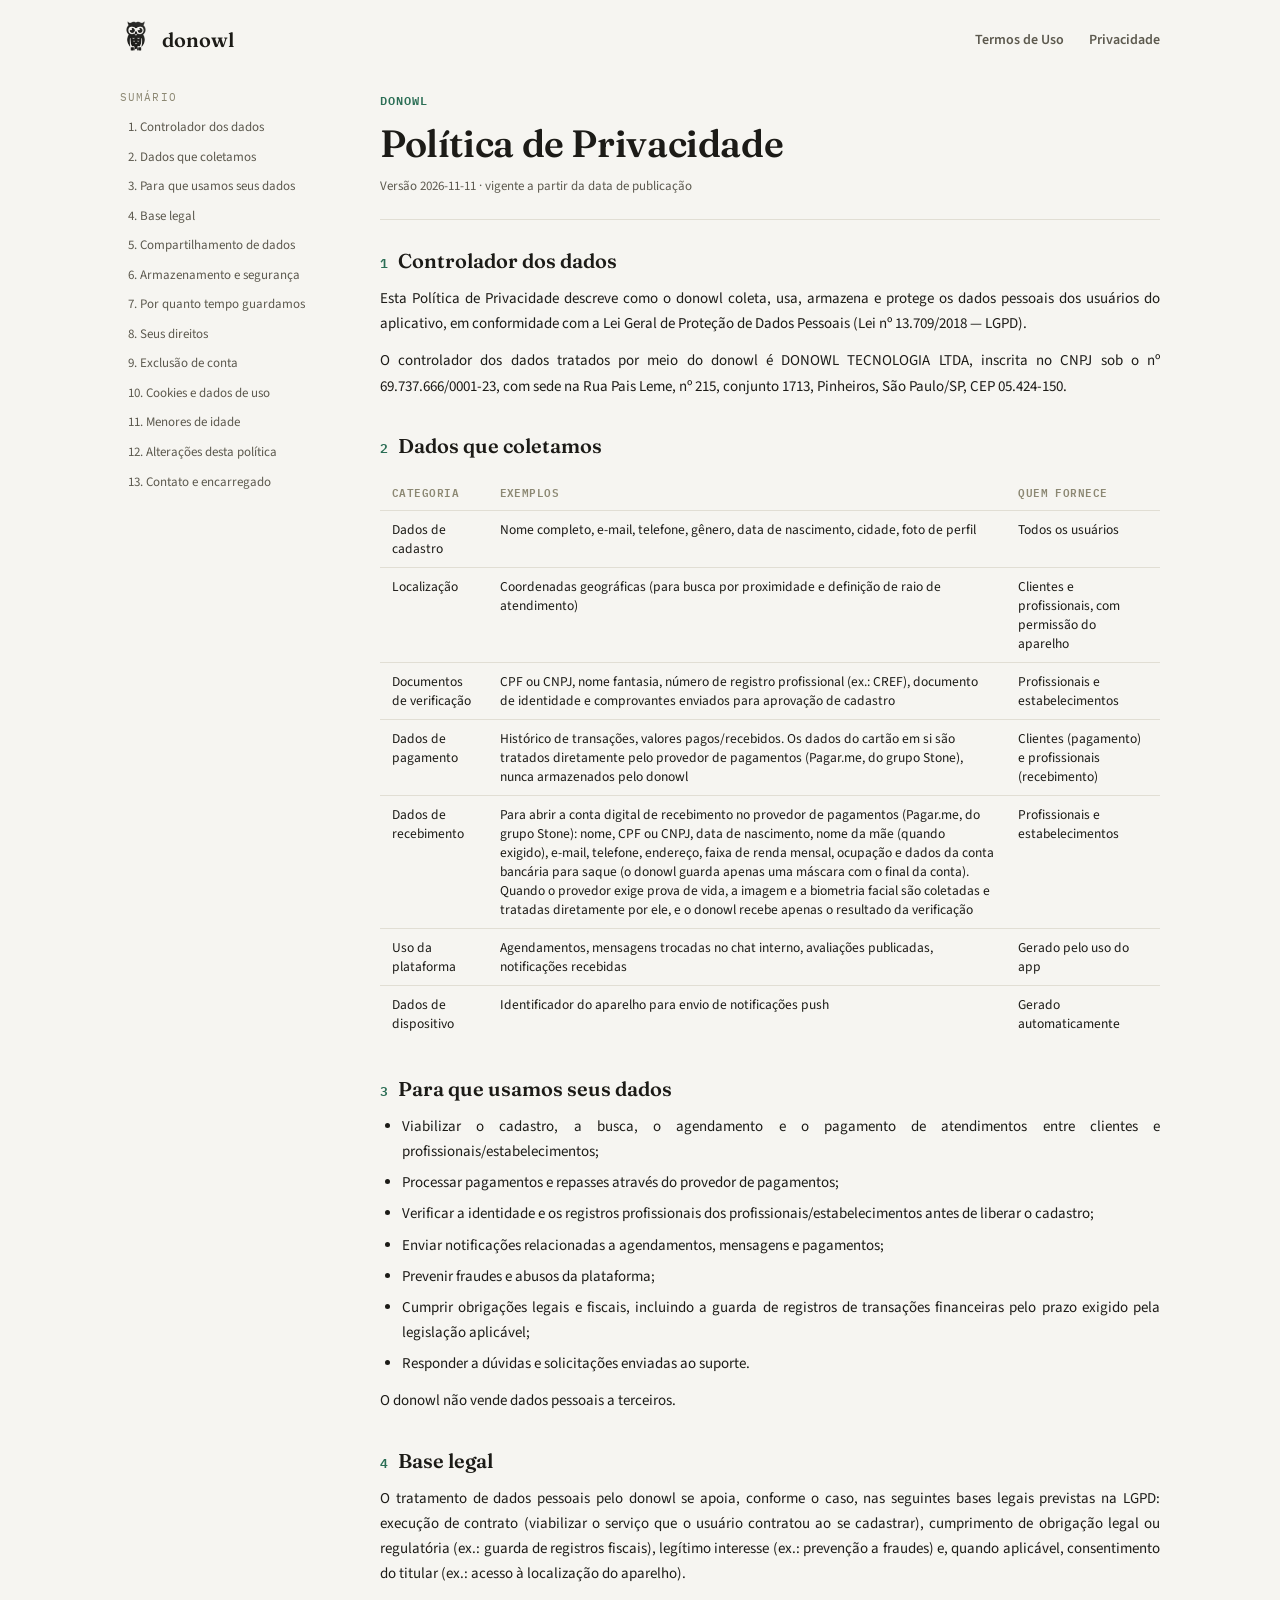
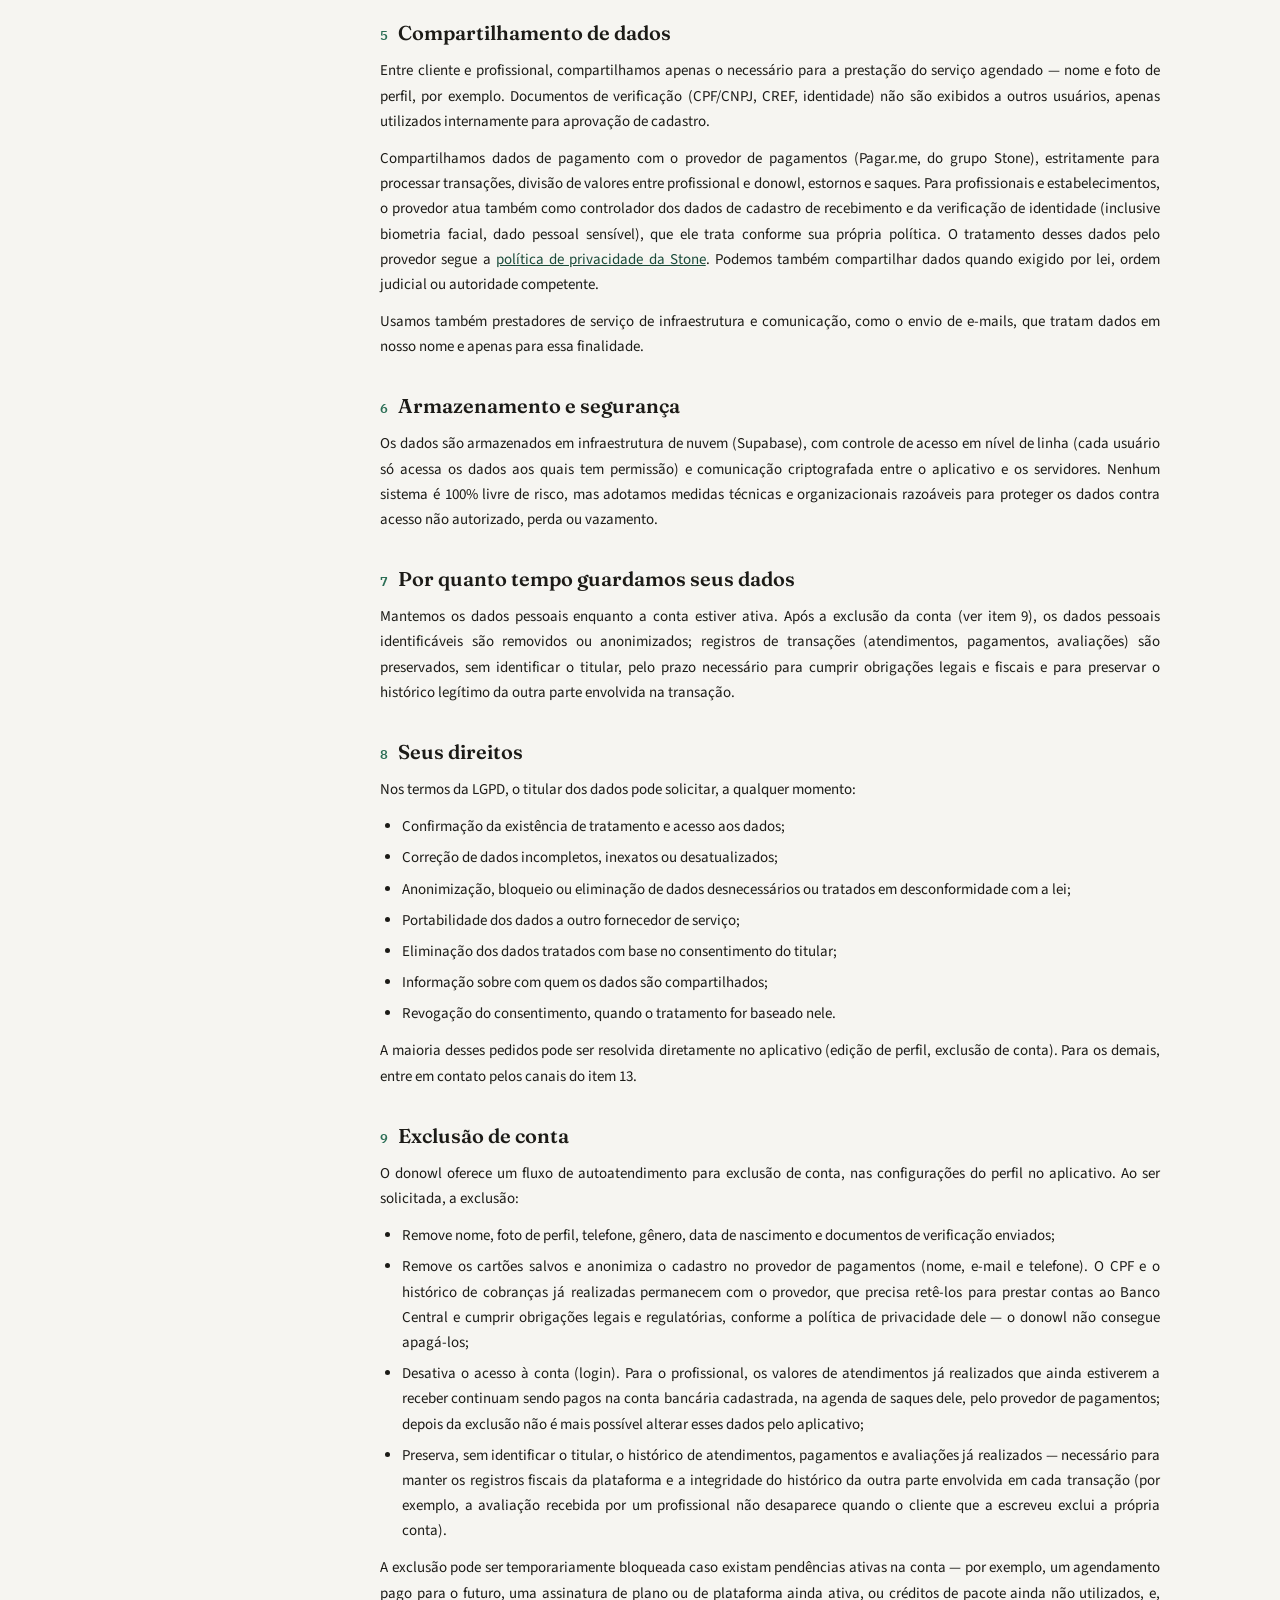
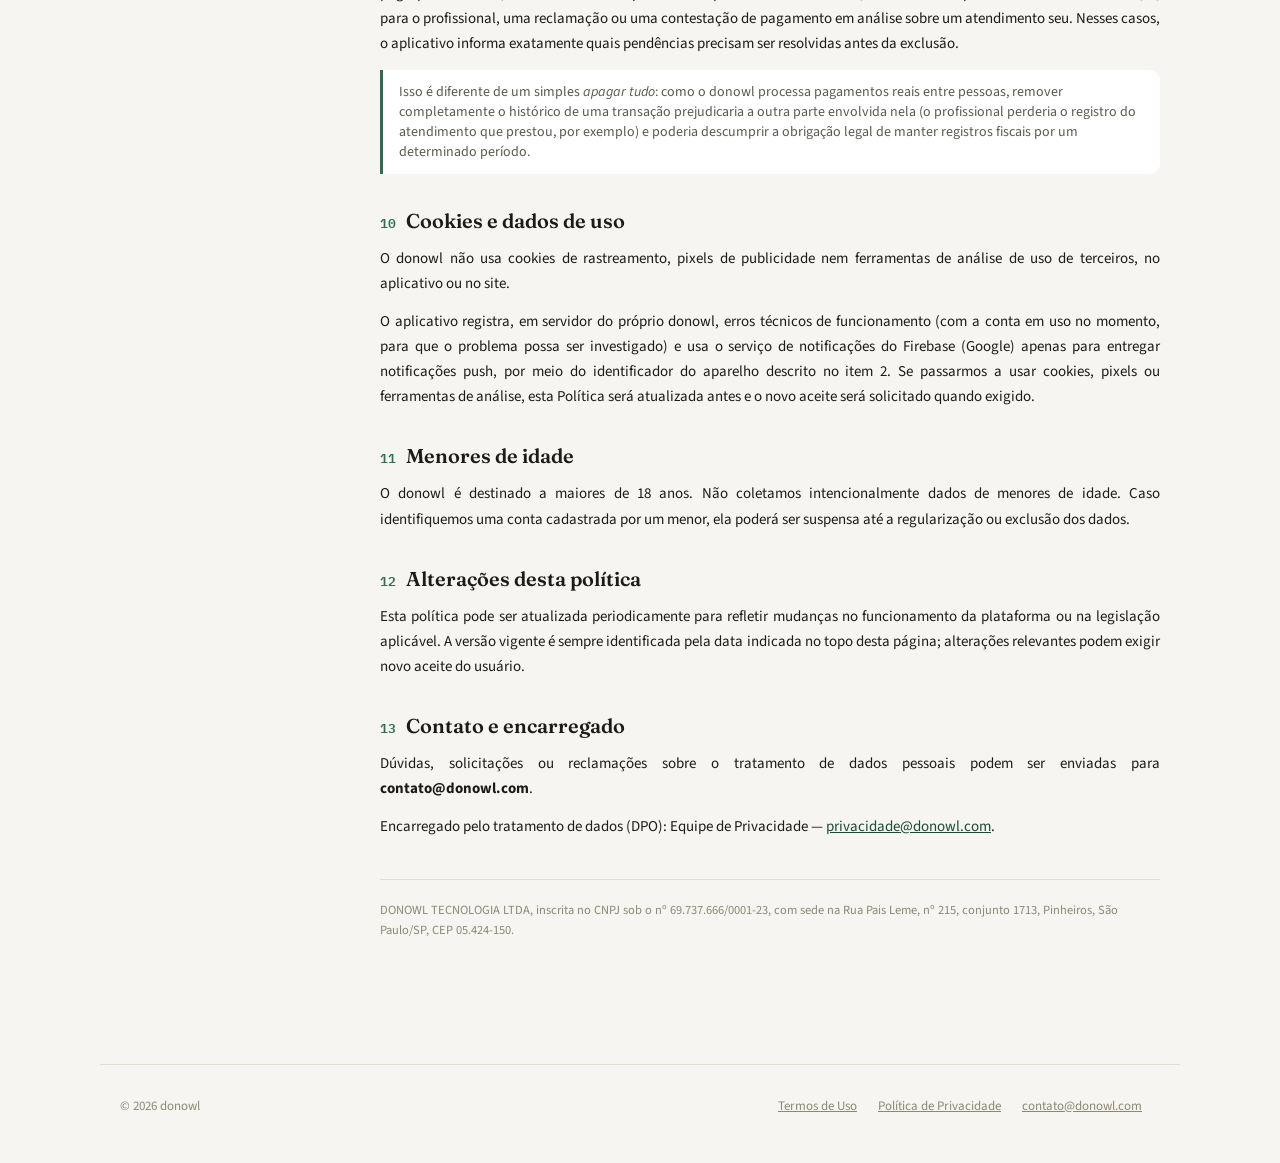
==== commit e42a36bc: "Termos e Política: versão 2026-11-11, sem aviso de rascunho, texto enxuto e justificado - Removido o" ====
--- a/politica-de-privacidade.html
+++ b/politica-de-privacidade.html
@@ -118,7 +118,8 @@
   }
   section h2 .num { font-family: 'IBM Plex Mono', monospace; font-size: 13px; color: var(--accent); font-weight: 600; }
   section h3 { font-size: 15.5px; font-weight: 700; margin: 18px 0 6px; color: var(--ink); }
-  p, li { max-width: 66ch; font-size: 15px; line-height: 1.68; color: var(--ink); }
+  p, li { font-size: 15px; line-height: 1.68; color: var(--ink); hyphens: auto; }
+  @media (min-width: 861px) { p, li { text-align: justify; } }
   p { margin: 0 0 12px; }
   ul, ol { margin: 0 0 12px; padding-left: 22px; }
   li { margin-bottom: 6px; }
@@ -205,12 +206,7 @@
     <div class="doc-header">
       <div class="eyebrow">donowl</div>
       <h1>Política de Privacidade</h1>
-      <div class="meta">Versão <span class="placeholder">2026-09-10</span> · vigente a partir da data de publicação</div>
-    </div>
-
-    <div class="draft-banner">
-      <span>⚠</span>
-      <span><b>Rascunho para revisão.</b> Este texto foi redigido para servir de ponto de partida e ainda não passou por revisão jurídica. Os trechos marcados como <span class="placeholder">[a definir]</span> precisam ser preenchidos antes da publicação. Recomenda-se revisão por advogado especializado em LGPD antes de publicar esta página.</span>
+      <div class="meta">Versão 2026-11-11 · vigente a partir da data de publicação</div>
     </div>
 
     <section id="controlador">
@@ -290,6 +286,7 @@
       <h2><span class="num">5</span> Compartilhamento de dados</h2>
       <p>Entre cliente e profissional, compartilhamos apenas o necessário para a prestação do serviço agendado — nome e foto de perfil, por exemplo. Documentos de verificação (CPF/CNPJ, CREF, identidade) não são exibidos a outros usuários, apenas utilizados internamente para aprovação de cadastro.</p>
       <p>Compartilhamos dados de pagamento com o provedor de pagamentos (Pagar.me, do grupo Stone), estritamente para processar transações, divisão de valores entre profissional e donowl, estornos e saques. Para profissionais e estabelecimentos, o provedor atua também como controlador dos dados de cadastro de recebimento e da verificação de identidade (inclusive biometria facial, dado pessoal sensível), que ele trata conforme sua própria política. O tratamento desses dados pelo provedor segue a <a href="https://jornada.stone.com.br/politica-de-privacidade">política de privacidade da Stone</a>. Podemos também compartilhar dados quando exigido por lei, ordem judicial ou autoridade competente.</p>
+      <p>Usamos também prestadores de serviço de infraestrutura e comunicação, como o envio de e-mails, que tratam dados em nosso nome e apenas para essa finalidade.</p>
     </section>
 
     <section id="armazenamento">
@@ -319,7 +316,7 @@
 
     <section id="exclusao">
       <h2><span class="num">9</span> Exclusão de conta</h2>
-      <p>O donowl oferece um fluxo de autoatendimento para exclusão de conta (Perfil → Configurações → Excluir minha conta). Ao ser solicitada, a exclusão:</p>
+      <p>O donowl oferece um fluxo de autoatendimento para exclusão de conta, nas configurações do perfil no aplicativo. Ao ser solicitada, a exclusão:</p>
       <ul>
         <li>Remove nome, foto de perfil, telefone, gênero, data de nascimento e documentos de verificação enviados;</li>
         <li>Remove os cartões salvos e anonimiza o cadastro no provedor de pagamentos (nome, e-mail e telefone). O CPF e o histórico de cobranças já realizadas permanecem com o provedor, que precisa retê-los para prestar contas ao Banco Central e cumprir obrigações legais e regulatórias, conforme a política de privacidade dele — o donowl não consegue apagá-los;</li>
@@ -332,7 +329,8 @@
 
     <section id="cookies">
       <h2><span class="num">10</span> Cookies e dados de uso</h2>
-      <p><span class="placeholder">[a definir]</span> — esta seção deve ser complementada caso o donowl passe a usar cookies, pixels de rastreamento ou ferramentas de analytics (no site ou no aplicativo), descrevendo quais ferramentas são usadas e como o usuário pode gerenciar suas preferências.</p>
+      <p>O donowl não usa cookies de rastreamento, pixels de publicidade nem ferramentas de análise de uso de terceiros, no aplicativo ou no site.</p>
+      <p>O aplicativo registra, em servidor do próprio donowl, erros técnicos de funcionamento (com a conta em uso no momento, para que o problema possa ser investigado) e usa o serviço de notificações do Firebase (Google) apenas para entregar notificações push, por meio do identificador do aparelho descrito no item 2. Se passarmos a usar cookies, pixels ou ferramentas de análise, esta Política será atualizada antes e o novo aceite será solicitado quando exigido.</p>
     </section>
 
     <section id="menores">
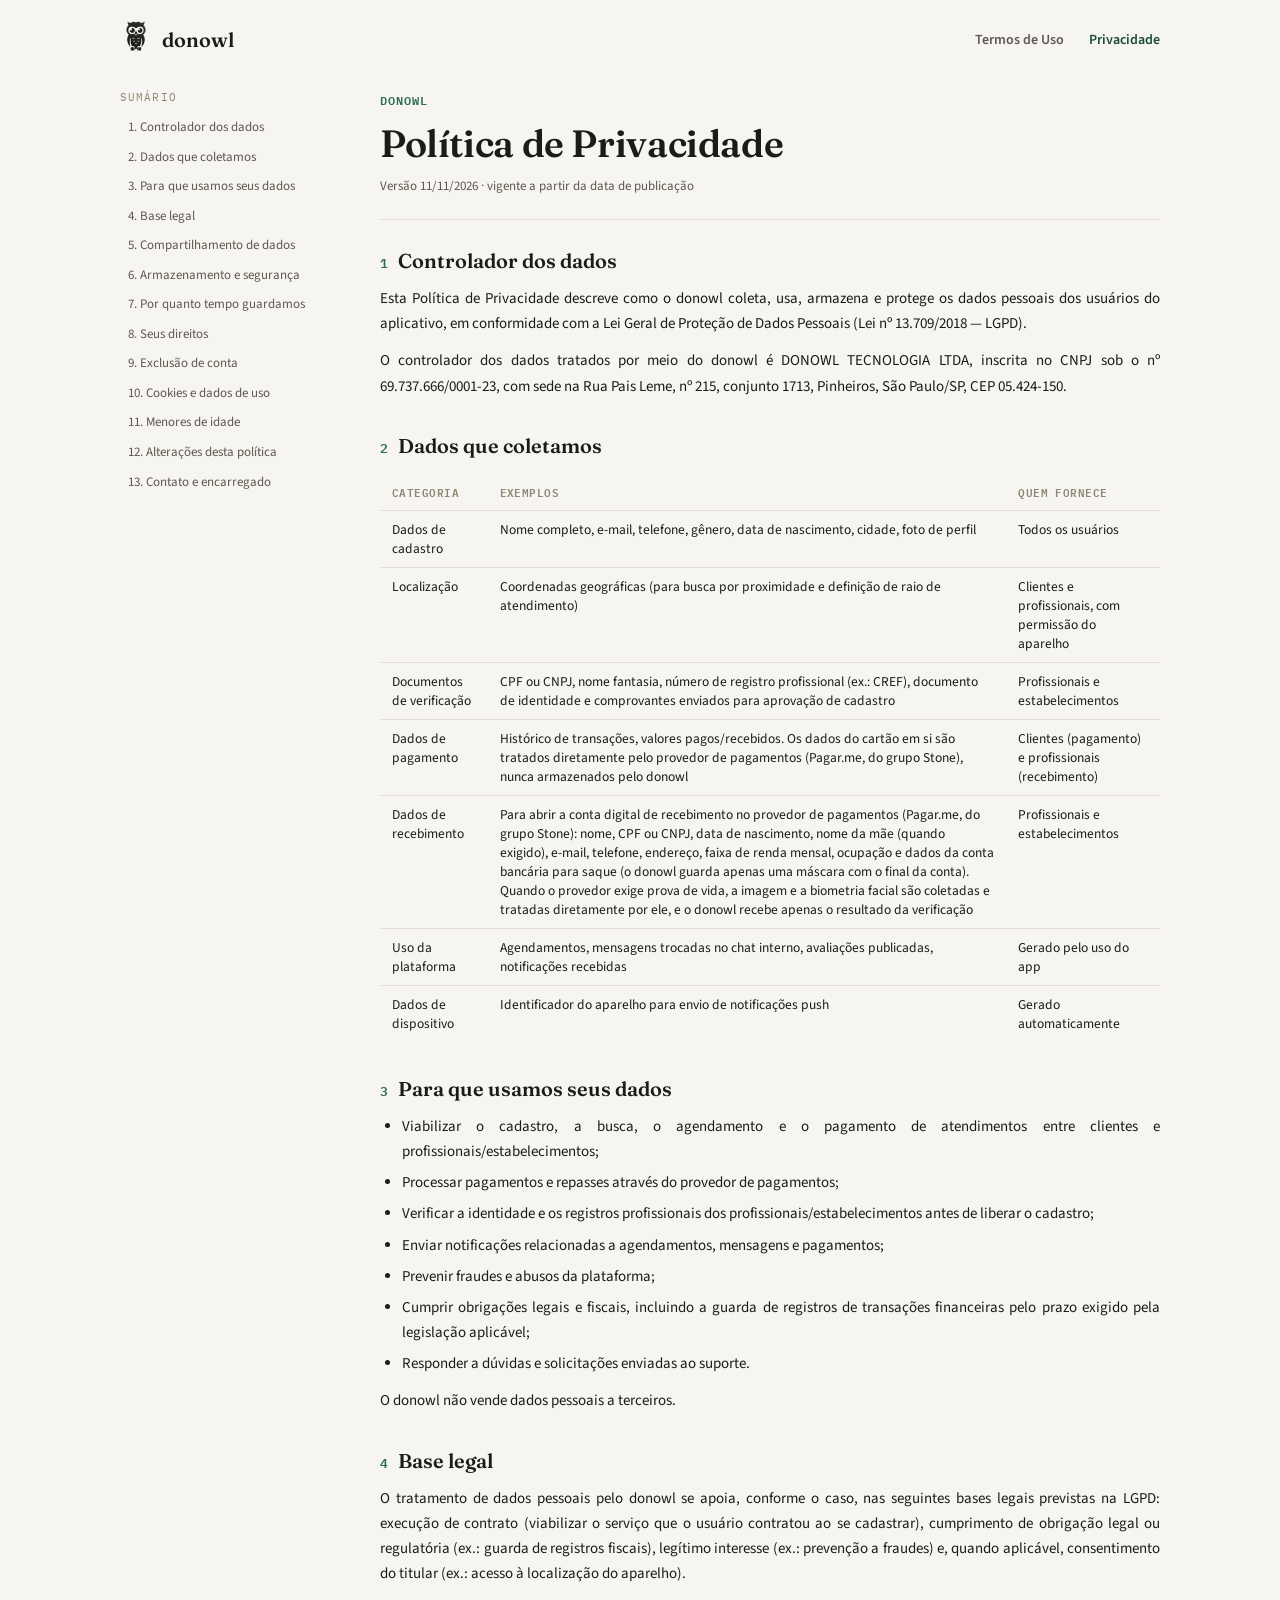
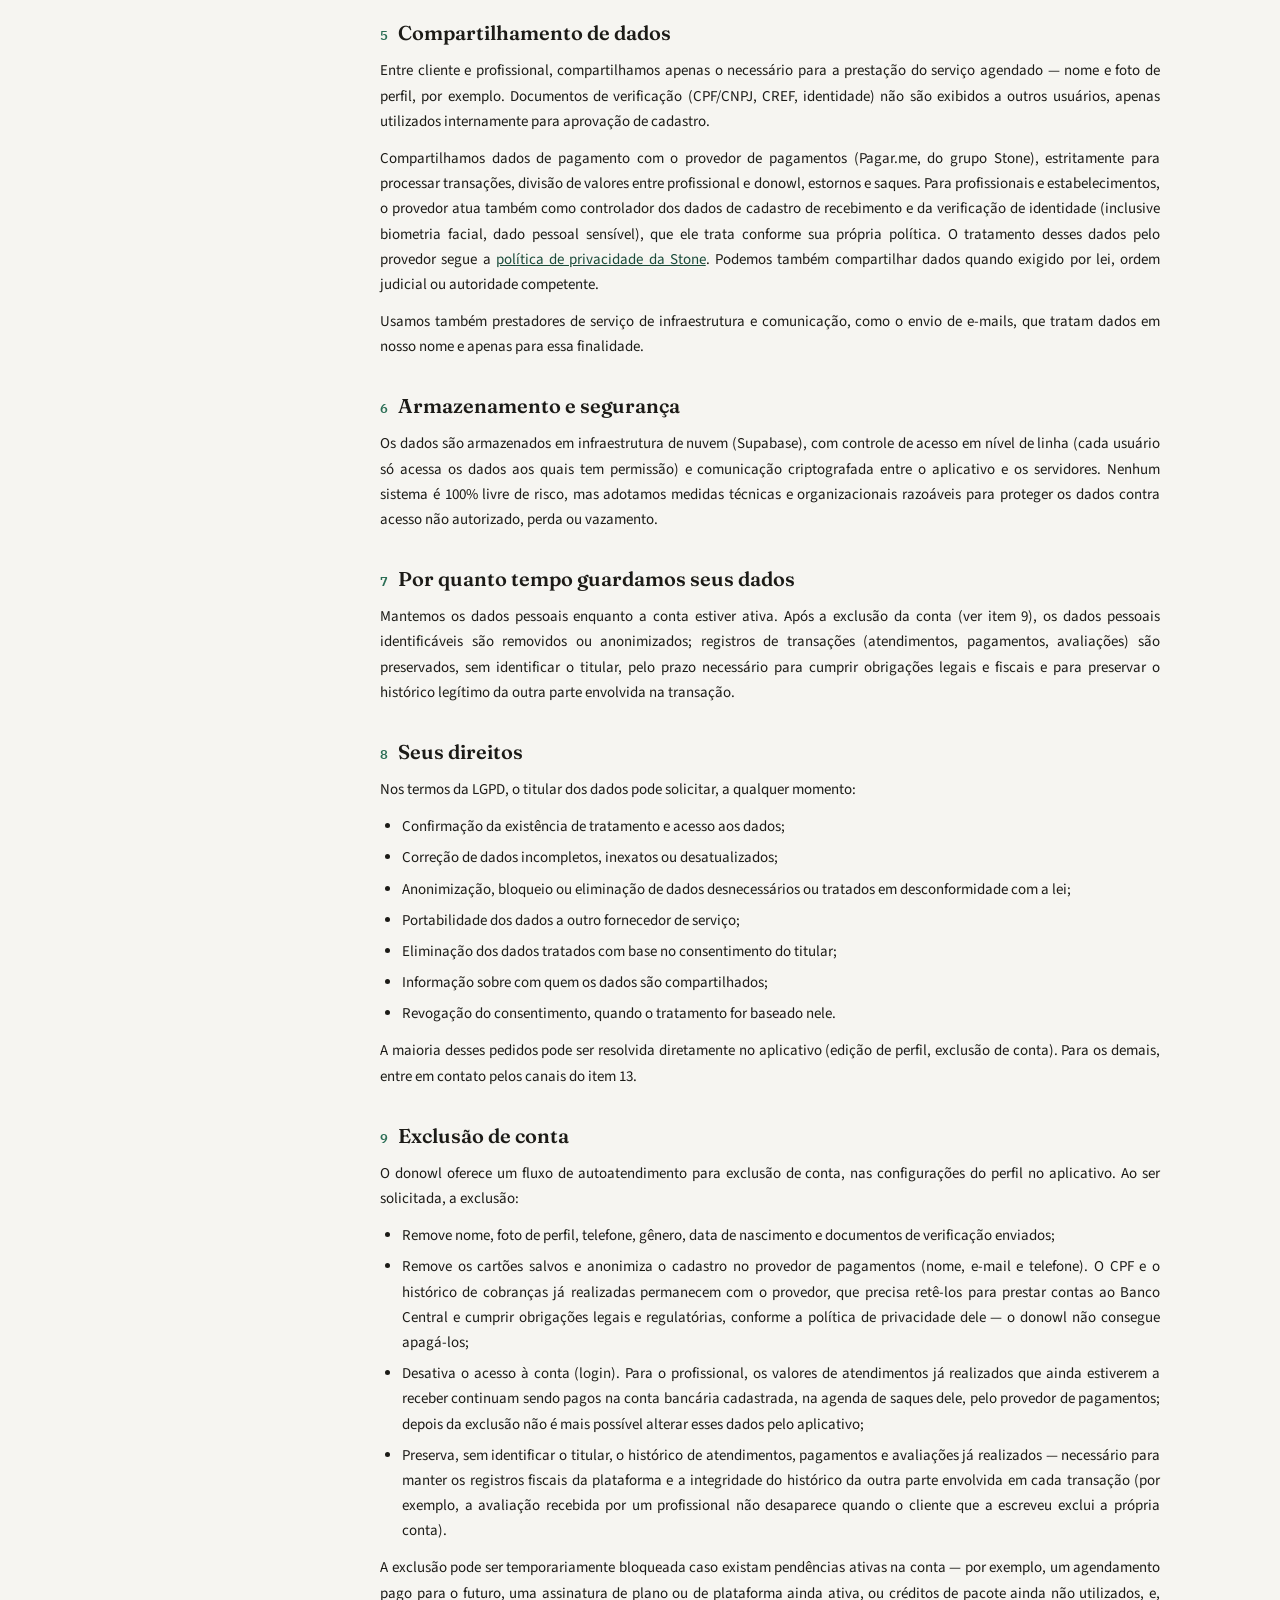
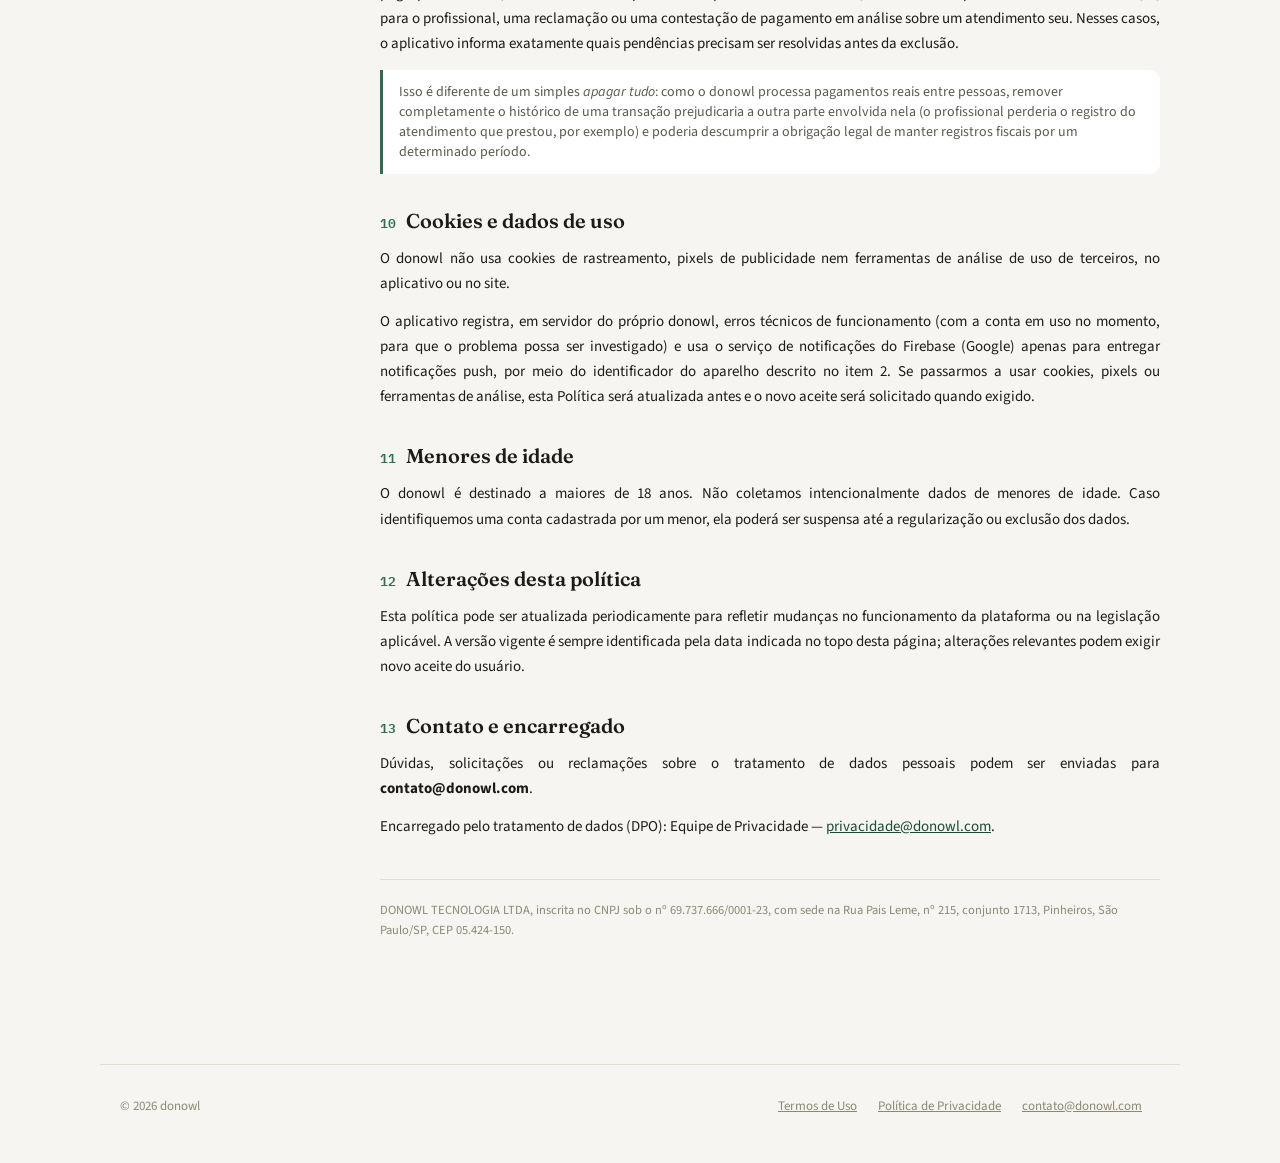
==== commit 86a4c5da: "Páginas legais: menu marca a página atual; versão exibida como 11/11/2026 (valor técnico em data-ver" ====
--- a/politica-de-privacidade.html
+++ b/politica-de-privacidade.html
@@ -180,7 +180,7 @@
   </a>
   <nav class="site-nav">
     <a href="termos-de-uso.html">Termos de Uso</a>
-    <a href="politica-de-privacidade.html">Privacidade</a>
+    <a href="politica-de-privacidade.html" aria-current="page">Privacidade</a>
   </nav>
 </header>
 
@@ -206,7 +206,7 @@
     <div class="doc-header">
       <div class="eyebrow">donowl</div>
       <h1>Política de Privacidade</h1>
-      <div class="meta">Versão 2026-11-11 · vigente a partir da data de publicação</div>
+      <div class="meta">Versão <span class="version" data-version="2026-11-11">11/11/2026</span> · vigente a partir da data de publicação</div>
     </div>
 
     <section id="controlador">
--- a/assets/site.css
+++ b/assets/site.css
@@ -66,7 +66,8 @@
   font-weight: 600;
   margin-left: 22px;
 }
-nav.site-nav a:hover { color: var(--accent-strong); }
+nav.site-nav a:hover,
+nav.site-nav a[aria-current="page"] { color: var(--accent-strong); }
 
 footer.site-footer {
   max-width: 1080px;
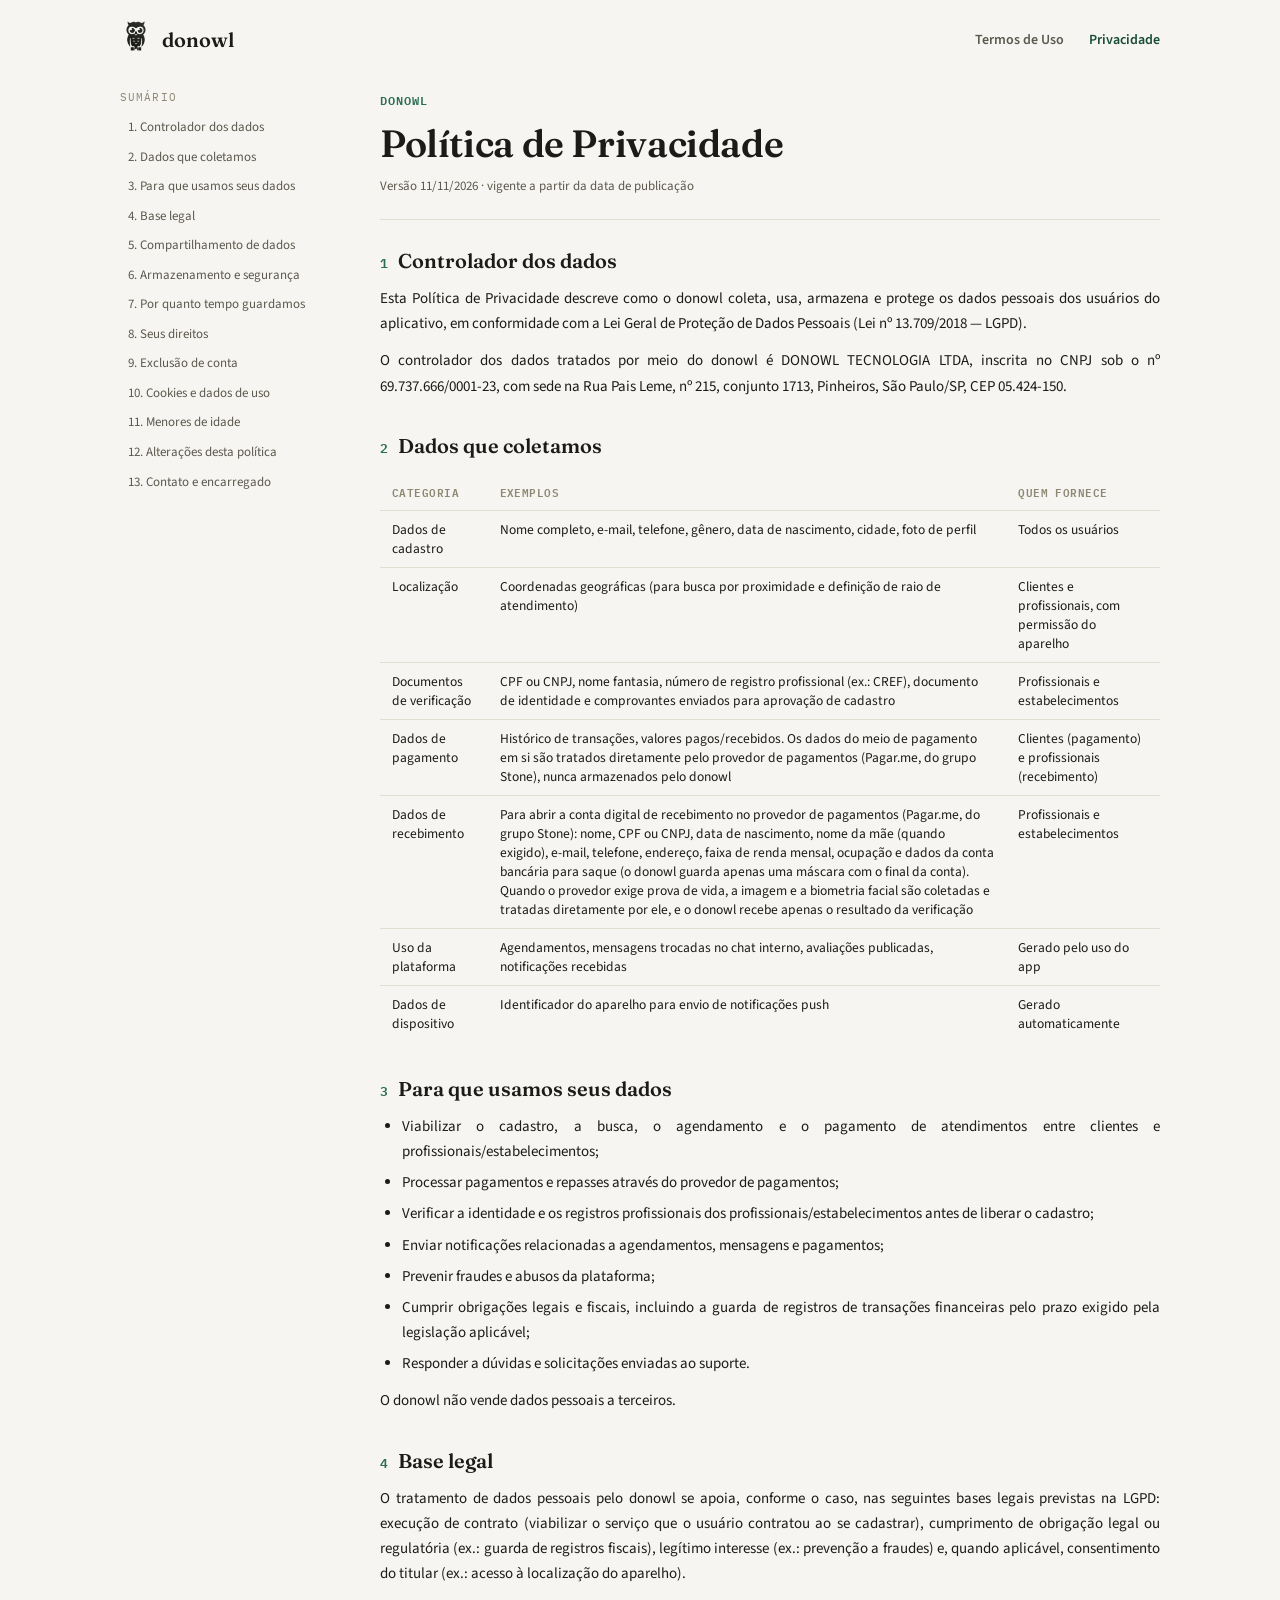
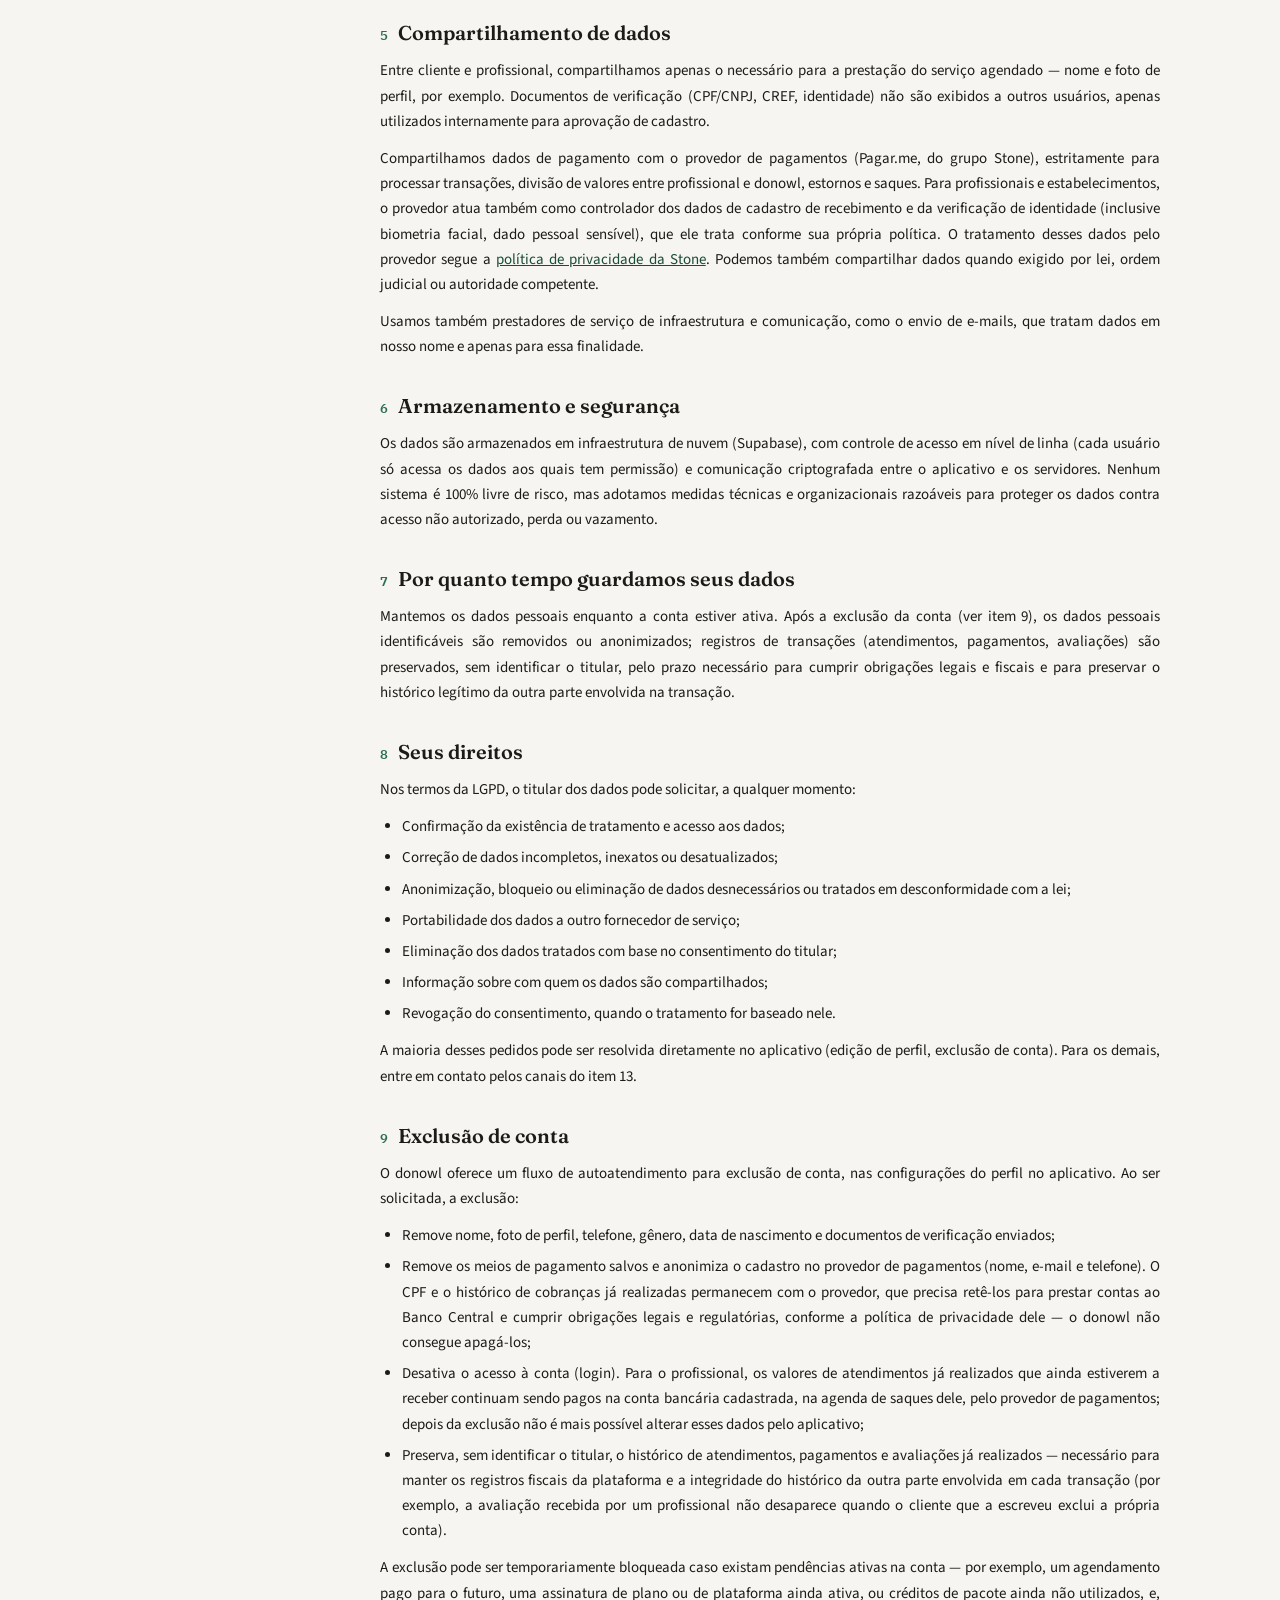
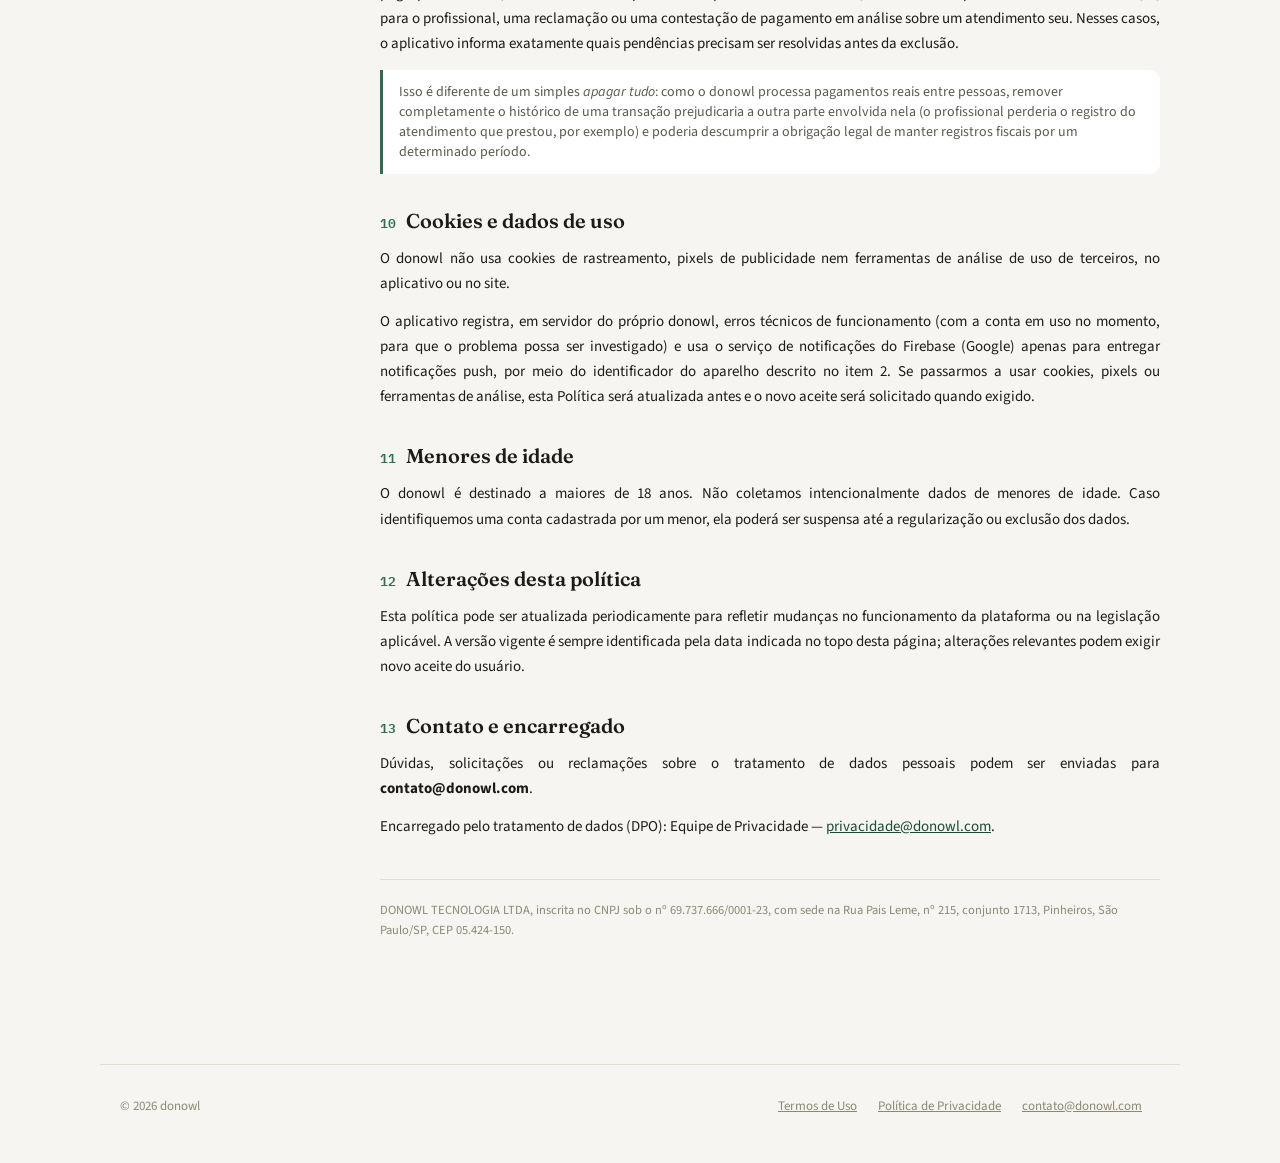
==== commit a7345202: "Termos e Política: sem citar formas de pagamento (Pix, cartão); parágrafo "Pix e cartão" removido (m" ====
--- a/politica-de-privacidade.html
+++ b/politica-de-privacidade.html
@@ -240,7 +240,7 @@
             </tr>
             <tr>
               <td>Dados de pagamento</td>
-              <td>Histórico de transações, valores pagos/recebidos. Os dados do cartão em si são tratados diretamente pelo provedor de pagamentos (Pagar.me, do grupo Stone), nunca armazenados pelo donowl</td>
+              <td>Histórico de transações, valores pagos/recebidos. Os dados do meio de pagamento em si são tratados diretamente pelo provedor de pagamentos (Pagar.me, do grupo Stone), nunca armazenados pelo donowl</td>
               <td>Clientes (pagamento) e profissionais (recebimento)</td>
             </tr>
             <tr>
@@ -319,7 +319,7 @@
       <p>O donowl oferece um fluxo de autoatendimento para exclusão de conta, nas configurações do perfil no aplicativo. Ao ser solicitada, a exclusão:</p>
       <ul>
         <li>Remove nome, foto de perfil, telefone, gênero, data de nascimento e documentos de verificação enviados;</li>
-        <li>Remove os cartões salvos e anonimiza o cadastro no provedor de pagamentos (nome, e-mail e telefone). O CPF e o histórico de cobranças já realizadas permanecem com o provedor, que precisa retê-los para prestar contas ao Banco Central e cumprir obrigações legais e regulatórias, conforme a política de privacidade dele — o donowl não consegue apagá-los;</li>
+        <li>Remove os meios de pagamento salvos e anonimiza o cadastro no provedor de pagamentos (nome, e-mail e telefone). O CPF e o histórico de cobranças já realizadas permanecem com o provedor, que precisa retê-los para prestar contas ao Banco Central e cumprir obrigações legais e regulatórias, conforme a política de privacidade dele — o donowl não consegue apagá-los;</li>
         <li>Desativa o acesso à conta (login). Para o profissional, os valores de atendimentos já realizados que ainda estiverem a receber continuam sendo pagos na conta bancária cadastrada, na agenda de saques dele, pelo provedor de pagamentos; depois da exclusão não é mais possível alterar esses dados pelo aplicativo;</li>
         <li>Preserva, sem identificar o titular, o histórico de atendimentos, pagamentos e avaliações já realizados — necessário para manter os registros fiscais da plataforma e a integridade do histórico da outra parte envolvida em cada transação (por exemplo, a avaliação recebida por um profissional não desaparece quando o cliente que a escreveu exclui a própria conta).</li>
       </ul>
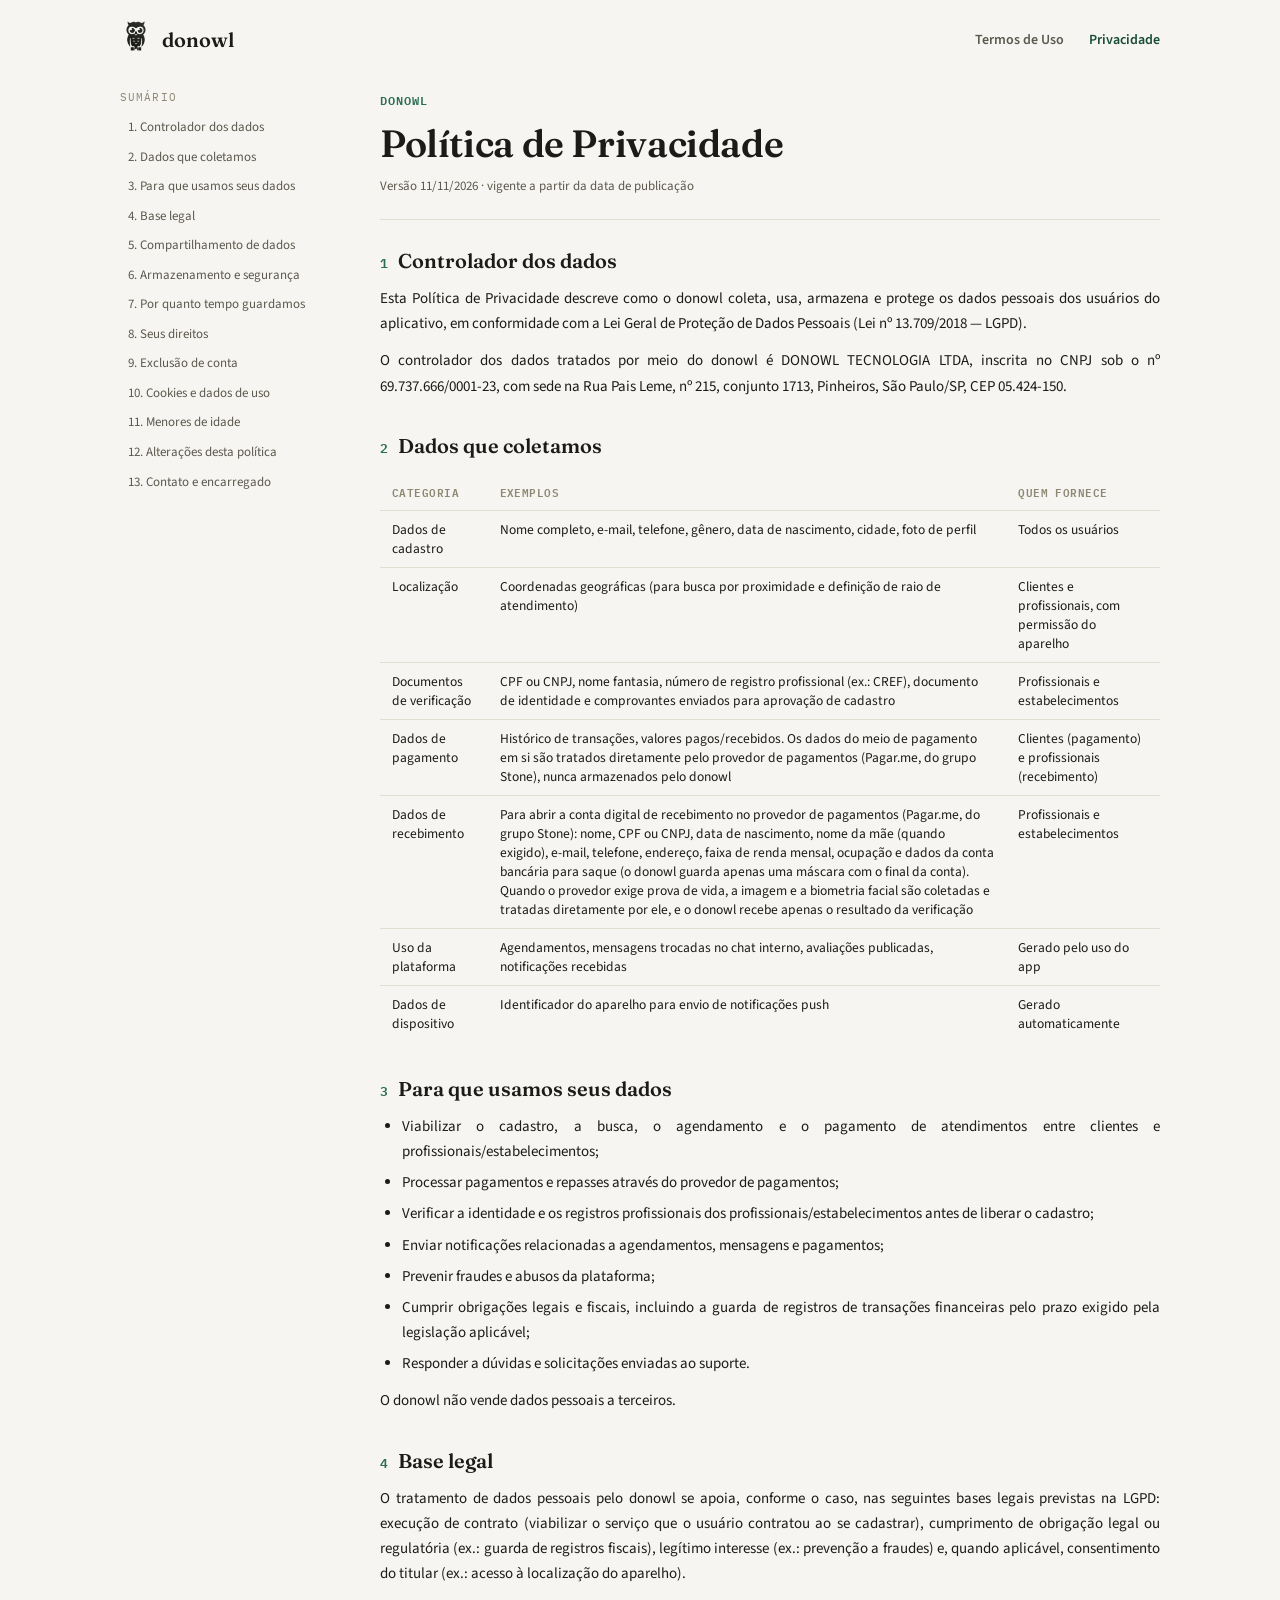
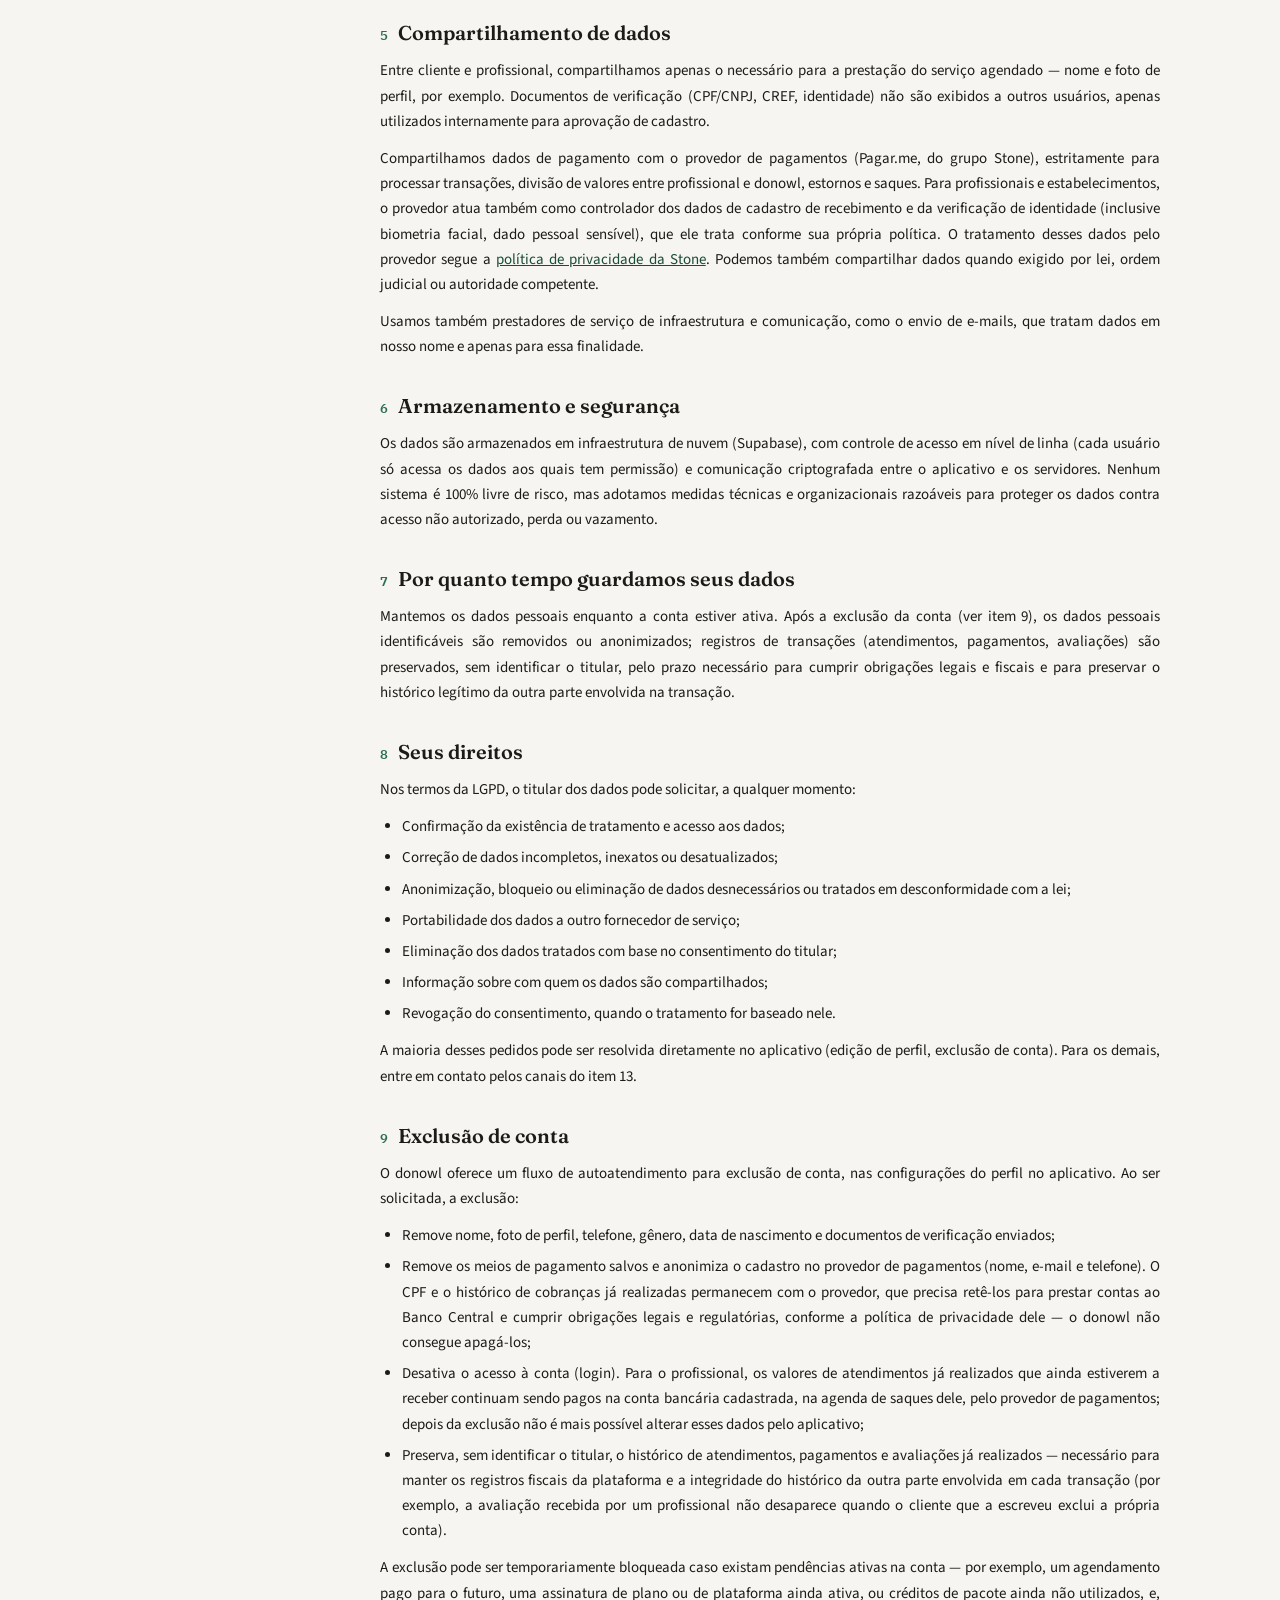
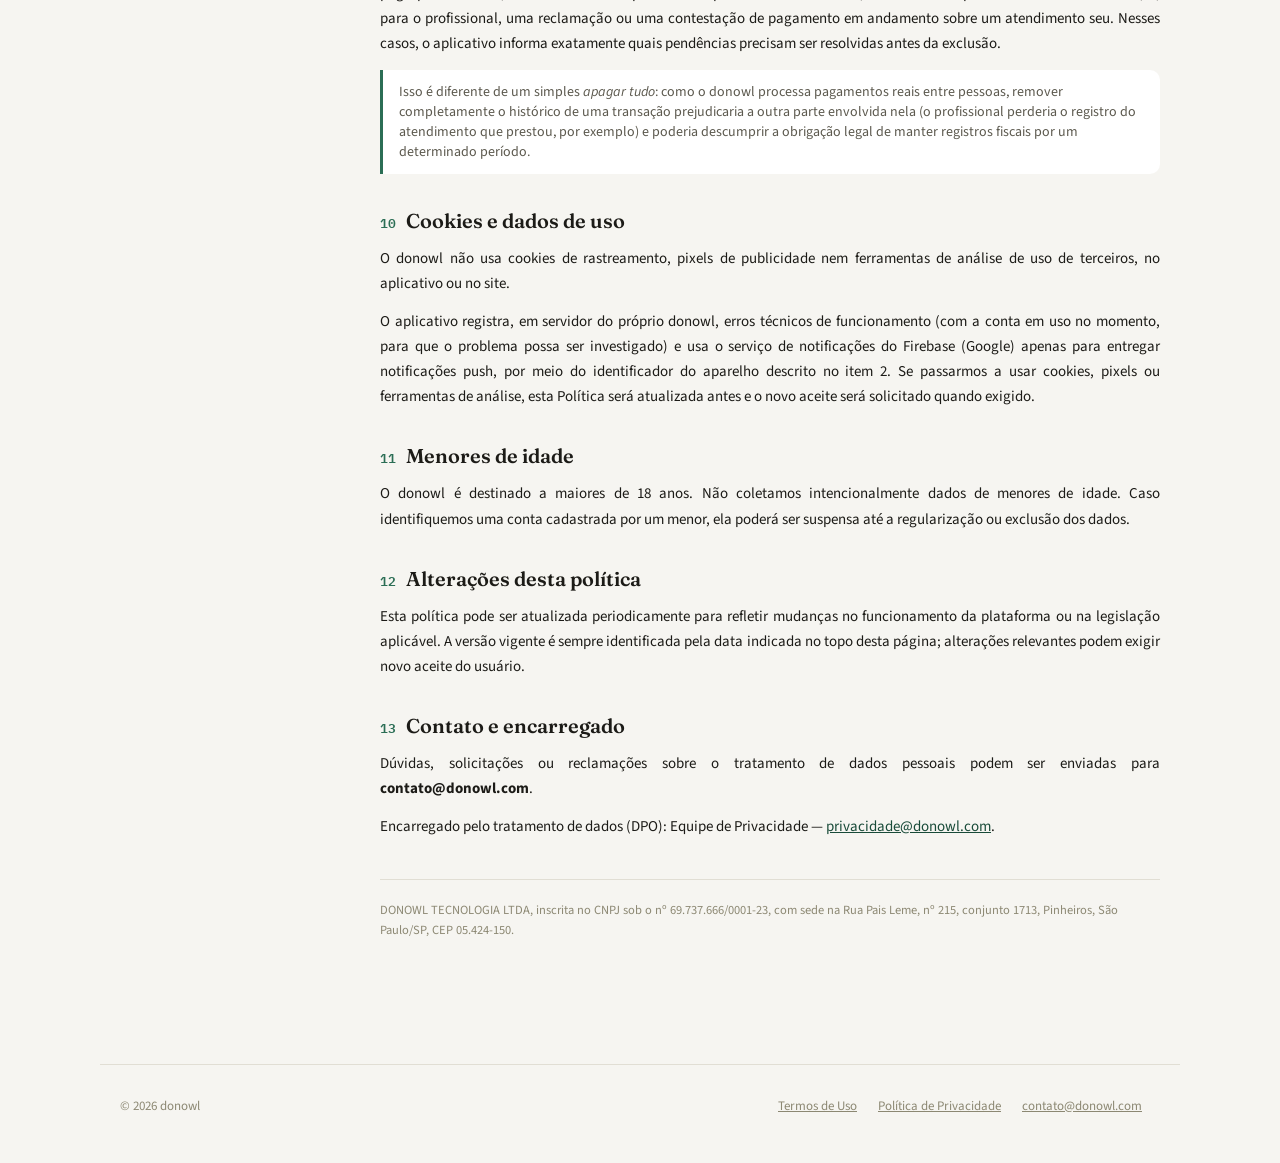
==== commit e0660083: "Termos e Política: ausência do profissional e contestação descritas de forma objetiva, sem tom de an" ====
--- a/politica-de-privacidade.html
+++ b/politica-de-privacidade.html
@@ -323,7 +323,7 @@
         <li>Desativa o acesso à conta (login). Para o profissional, os valores de atendimentos já realizados que ainda estiverem a receber continuam sendo pagos na conta bancária cadastrada, na agenda de saques dele, pelo provedor de pagamentos; depois da exclusão não é mais possível alterar esses dados pelo aplicativo;</li>
         <li>Preserva, sem identificar o titular, o histórico de atendimentos, pagamentos e avaliações já realizados — necessário para manter os registros fiscais da plataforma e a integridade do histórico da outra parte envolvida em cada transação (por exemplo, a avaliação recebida por um profissional não desaparece quando o cliente que a escreveu exclui a própria conta).</li>
       </ul>
-      <p>A exclusão pode ser temporariamente bloqueada caso existam pendências ativas na conta — por exemplo, um agendamento pago para o futuro, uma assinatura de plano ou de plataforma ainda ativa, ou créditos de pacote ainda não utilizados, e, para o profissional, uma reclamação ou uma contestação de pagamento em análise sobre um atendimento seu. Nesses casos, o aplicativo informa exatamente quais pendências precisam ser resolvidas antes da exclusão.</p>
+      <p>A exclusão pode ser temporariamente bloqueada caso existam pendências ativas na conta — por exemplo, um agendamento pago para o futuro, uma assinatura de plano ou de plataforma ainda ativa, ou créditos de pacote ainda não utilizados, e, para o profissional, uma reclamação ou uma contestação de pagamento em andamento sobre um atendimento seu. Nesses casos, o aplicativo informa exatamente quais pendências precisam ser resolvidas antes da exclusão.</p>
       <div class="callout">Isso é diferente de um simples <em>apagar tudo</em>: como o donowl processa pagamentos reais entre pessoas, remover completamente o histórico de uma transação prejudicaria a outra parte envolvida nela (o profissional perderia o registro do atendimento que prestou, por exemplo) e poderia descumprir a obrigação legal de manter registros fiscais por um determinado período.</div>
     </section>
 
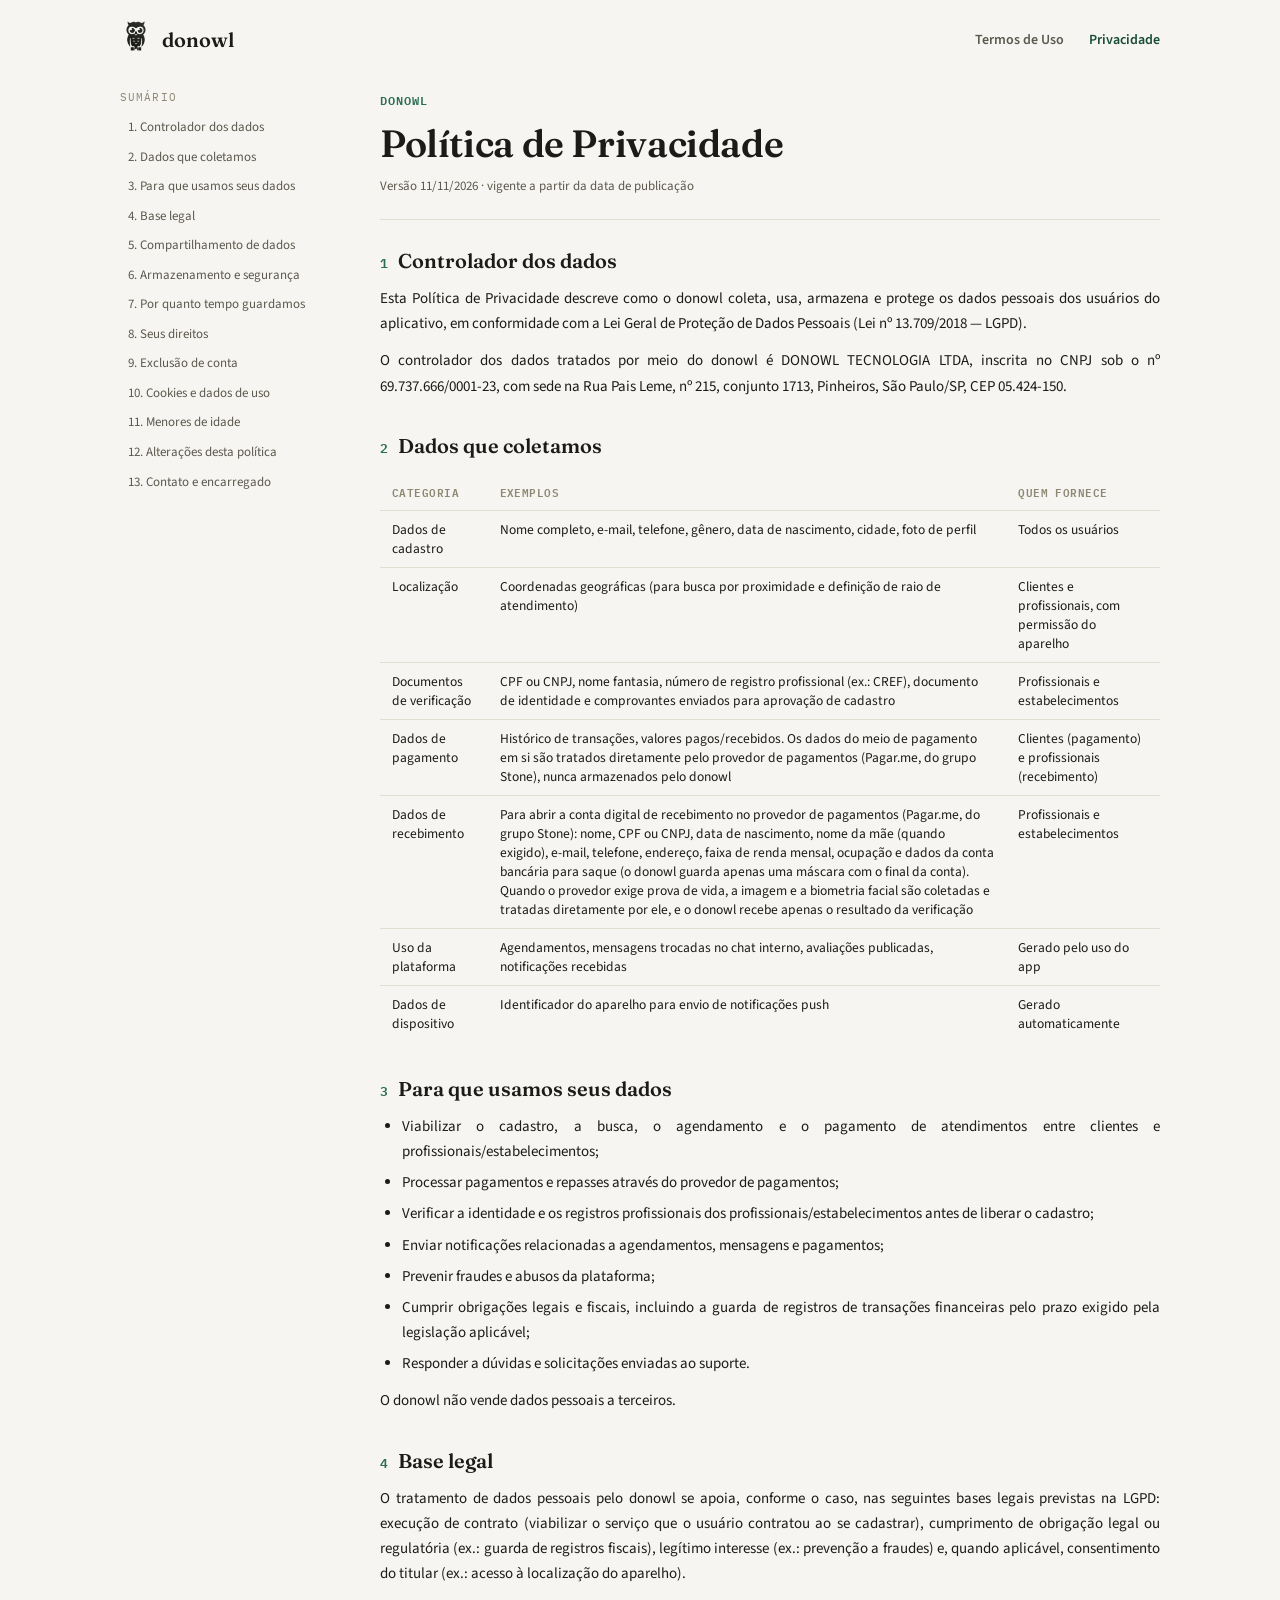
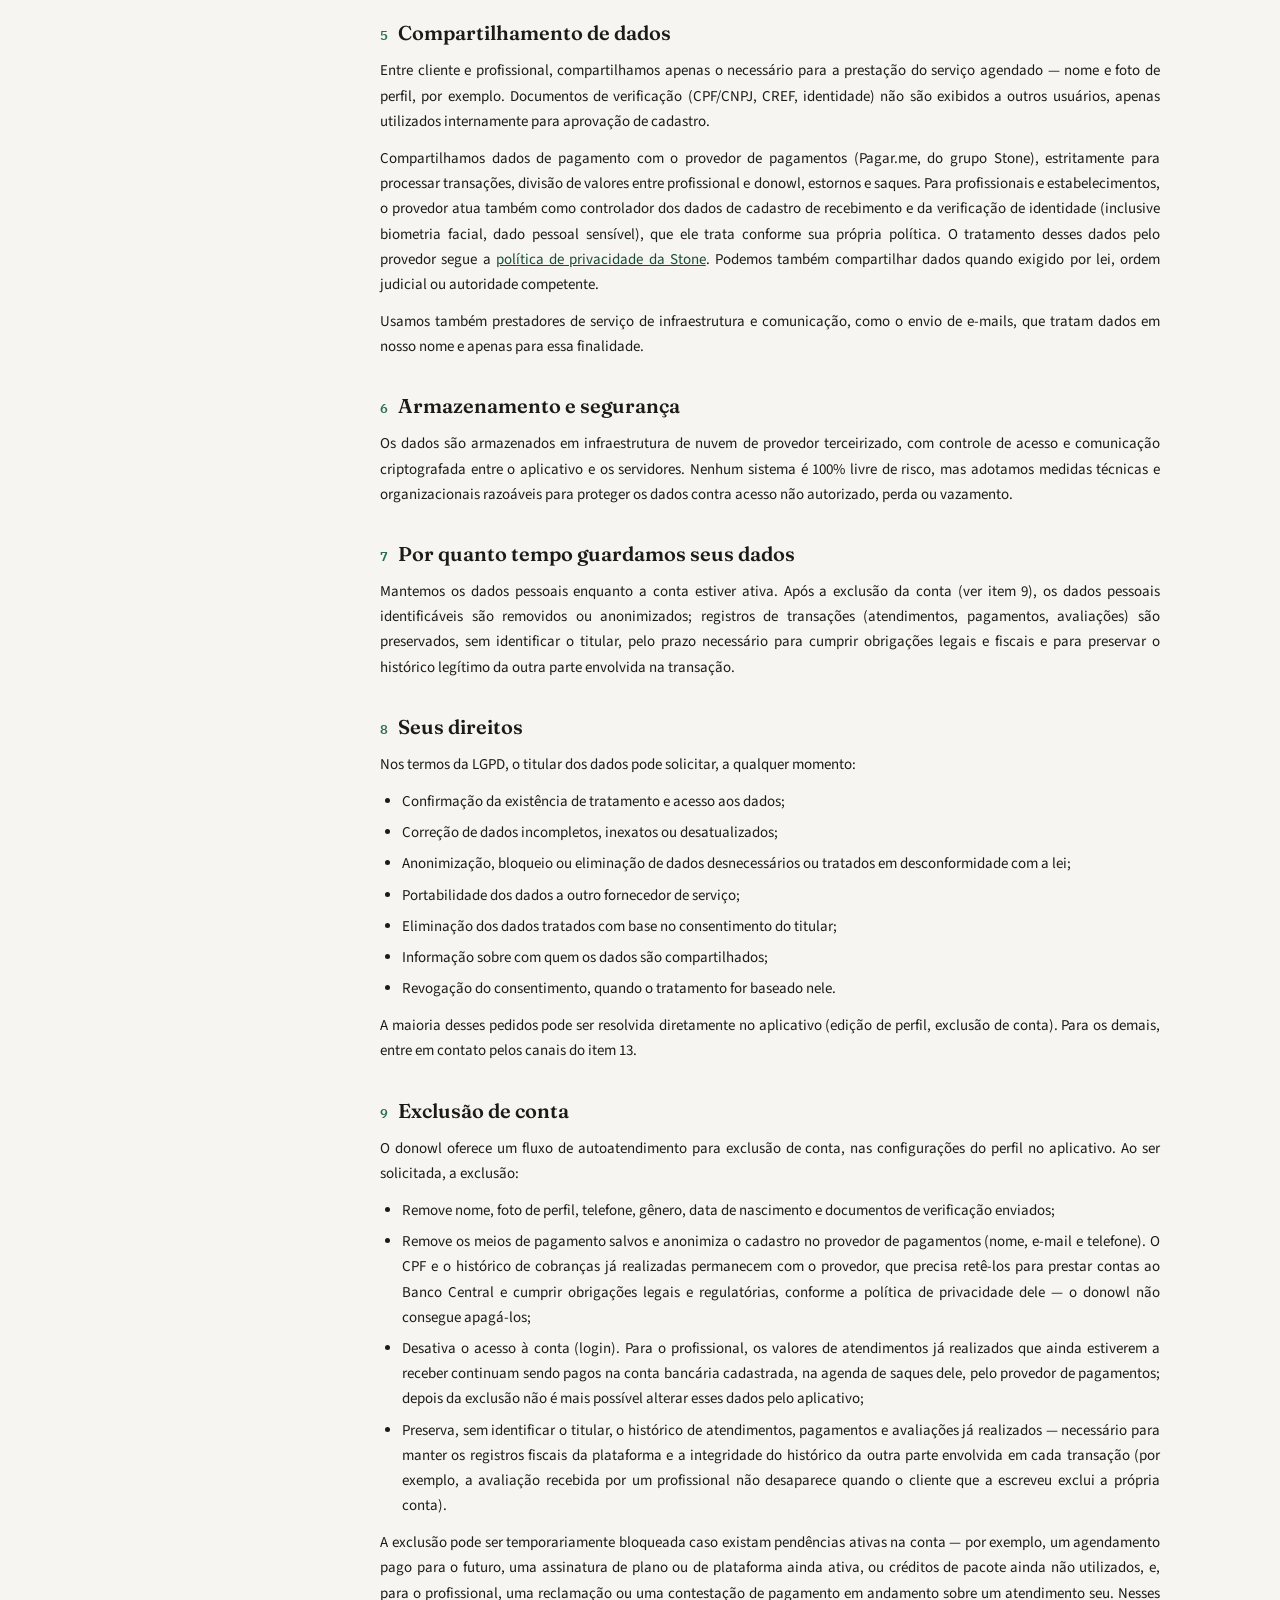
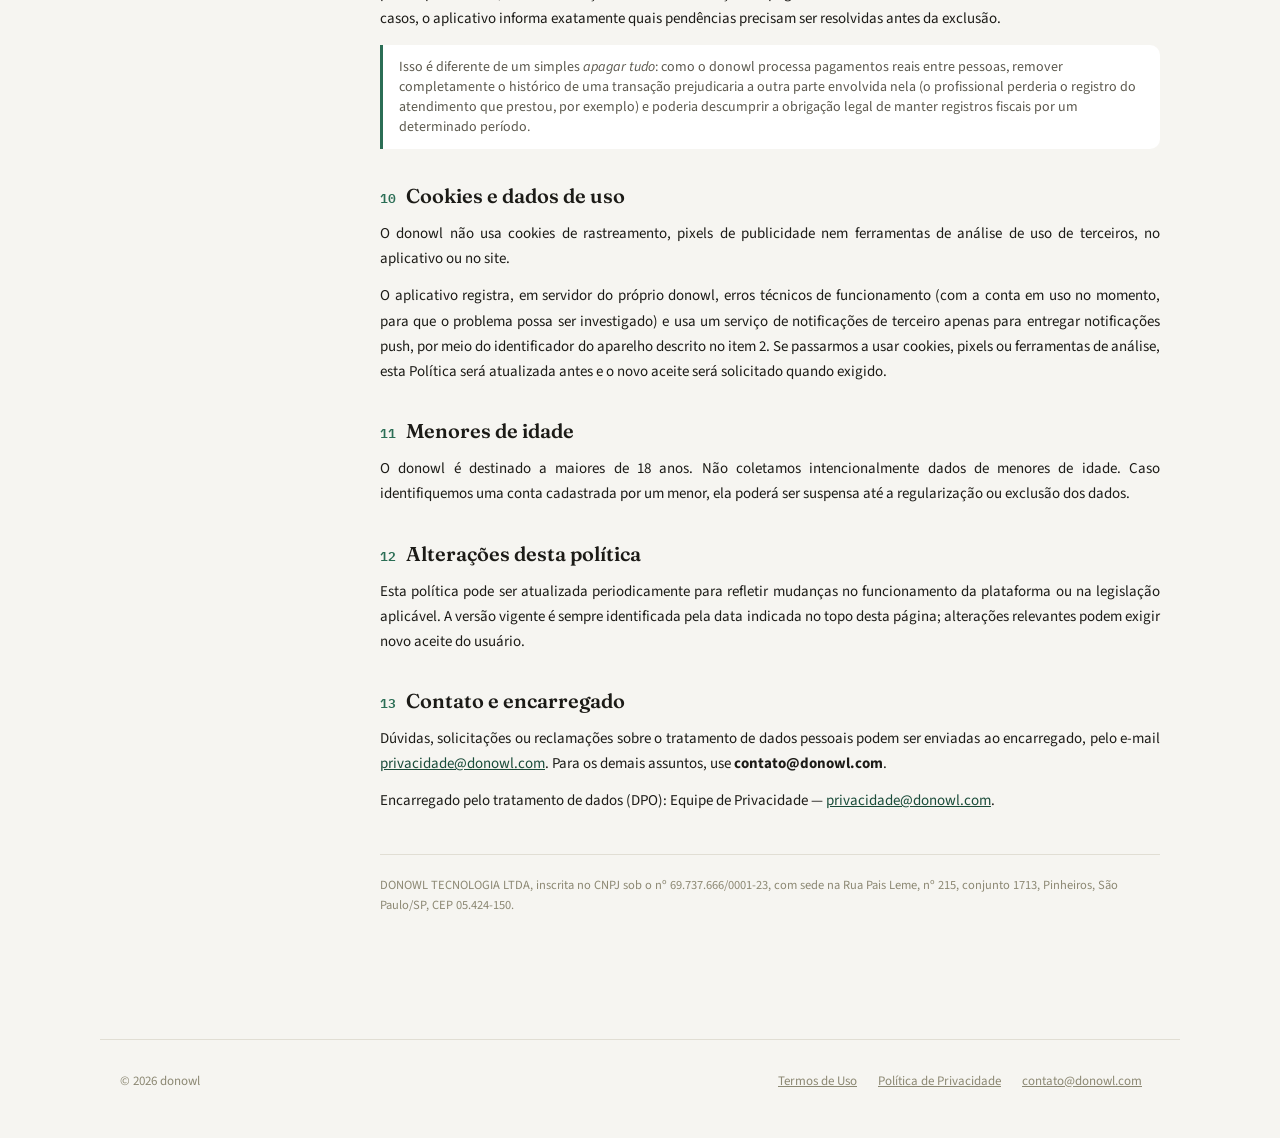
==== commit 4e221a3f: "Termos e Política: ajustes finais de texto (mesma versão 2026-11-11) - Termos: itens 6, 8.2, 8.3 e 8" ====
--- a/politica-de-privacidade.html
+++ b/politica-de-privacidade.html
@@ -285,13 +285,13 @@
     <section id="compartilhamento">
       <h2><span class="num">5</span> Compartilhamento de dados</h2>
       <p>Entre cliente e profissional, compartilhamos apenas o necessário para a prestação do serviço agendado — nome e foto de perfil, por exemplo. Documentos de verificação (CPF/CNPJ, CREF, identidade) não são exibidos a outros usuários, apenas utilizados internamente para aprovação de cadastro.</p>
-      <p>Compartilhamos dados de pagamento com o provedor de pagamentos (Pagar.me, do grupo Stone), estritamente para processar transações, divisão de valores entre profissional e donowl, estornos e saques. Para profissionais e estabelecimentos, o provedor atua também como controlador dos dados de cadastro de recebimento e da verificação de identidade (inclusive biometria facial, dado pessoal sensível), que ele trata conforme sua própria política. O tratamento desses dados pelo provedor segue a <a href="https://jornada.stone.com.br/politica-de-privacidade">política de privacidade da Stone</a>. Podemos também compartilhar dados quando exigido por lei, ordem judicial ou autoridade competente.</p>
+      <p>Compartilhamos dados de pagamento com o provedor de pagamentos (Pagar.me, do grupo Stone), estritamente para processar transações, divisão de valores entre profissional e donowl, estornos e saques. Para profissionais e estabelecimentos, o provedor atua também como controlador dos dados de cadastro de recebimento e da verificação de identidade (inclusive biometria facial, dado pessoal sensível), que ele trata conforme sua própria política. O tratamento desses dados pelo provedor segue a <a href="https://jornada.stone.com.br/politica-de-privacidade" target="_blank" rel="noopener noreferrer">política de privacidade da Stone</a>. Podemos também compartilhar dados quando exigido por lei, ordem judicial ou autoridade competente.</p>
       <p>Usamos também prestadores de serviço de infraestrutura e comunicação, como o envio de e-mails, que tratam dados em nosso nome e apenas para essa finalidade.</p>
     </section>
 
     <section id="armazenamento">
       <h2><span class="num">6</span> Armazenamento e segurança</h2>
-      <p>Os dados são armazenados em infraestrutura de nuvem (Supabase), com controle de acesso em nível de linha (cada usuário só acessa os dados aos quais tem permissão) e comunicação criptografada entre o aplicativo e os servidores. Nenhum sistema é 100% livre de risco, mas adotamos medidas técnicas e organizacionais razoáveis para proteger os dados contra acesso não autorizado, perda ou vazamento.</p>
+      <p>Os dados são armazenados em infraestrutura de nuvem de provedor terceirizado, com controle de acesso e comunicação criptografada entre o aplicativo e os servidores. Nenhum sistema é 100% livre de risco, mas adotamos medidas técnicas e organizacionais razoáveis para proteger os dados contra acesso não autorizado, perda ou vazamento.</p>
     </section>
 
     <section id="retencao">
@@ -330,7 +330,7 @@
     <section id="cookies">
       <h2><span class="num">10</span> Cookies e dados de uso</h2>
       <p>O donowl não usa cookies de rastreamento, pixels de publicidade nem ferramentas de análise de uso de terceiros, no aplicativo ou no site.</p>
-      <p>O aplicativo registra, em servidor do próprio donowl, erros técnicos de funcionamento (com a conta em uso no momento, para que o problema possa ser investigado) e usa o serviço de notificações do Firebase (Google) apenas para entregar notificações push, por meio do identificador do aparelho descrito no item 2. Se passarmos a usar cookies, pixels ou ferramentas de análise, esta Política será atualizada antes e o novo aceite será solicitado quando exigido.</p>
+      <p>O aplicativo registra, em servidor do próprio donowl, erros técnicos de funcionamento (com a conta em uso no momento, para que o problema possa ser investigado) e usa um serviço de notificações de terceiro apenas para entregar notificações push, por meio do identificador do aparelho descrito no item 2. Se passarmos a usar cookies, pixels ou ferramentas de análise, esta Política será atualizada antes e o novo aceite será solicitado quando exigido.</p>
     </section>
 
     <section id="menores">
@@ -345,7 +345,7 @@
 
     <section id="contato">
       <h2><span class="num">13</span> Contato e encarregado</h2>
-      <p>Dúvidas, solicitações ou reclamações sobre o tratamento de dados pessoais podem ser enviadas para <strong>contato@donowl.com</strong>.</p>
+      <p>Dúvidas, solicitações ou reclamações sobre o tratamento de dados pessoais podem ser enviadas ao encarregado, pelo e-mail <a href="mailto:privacidade@donowl.com">privacidade@donowl.com</a>. Para os demais assuntos, use <strong>contato@donowl.com</strong>.</p>
       <p>Encarregado pelo tratamento de dados (DPO): Equipe de Privacidade — <a href="mailto:privacidade@donowl.com">privacidade@donowl.com</a>.</p>
     </section>
 
